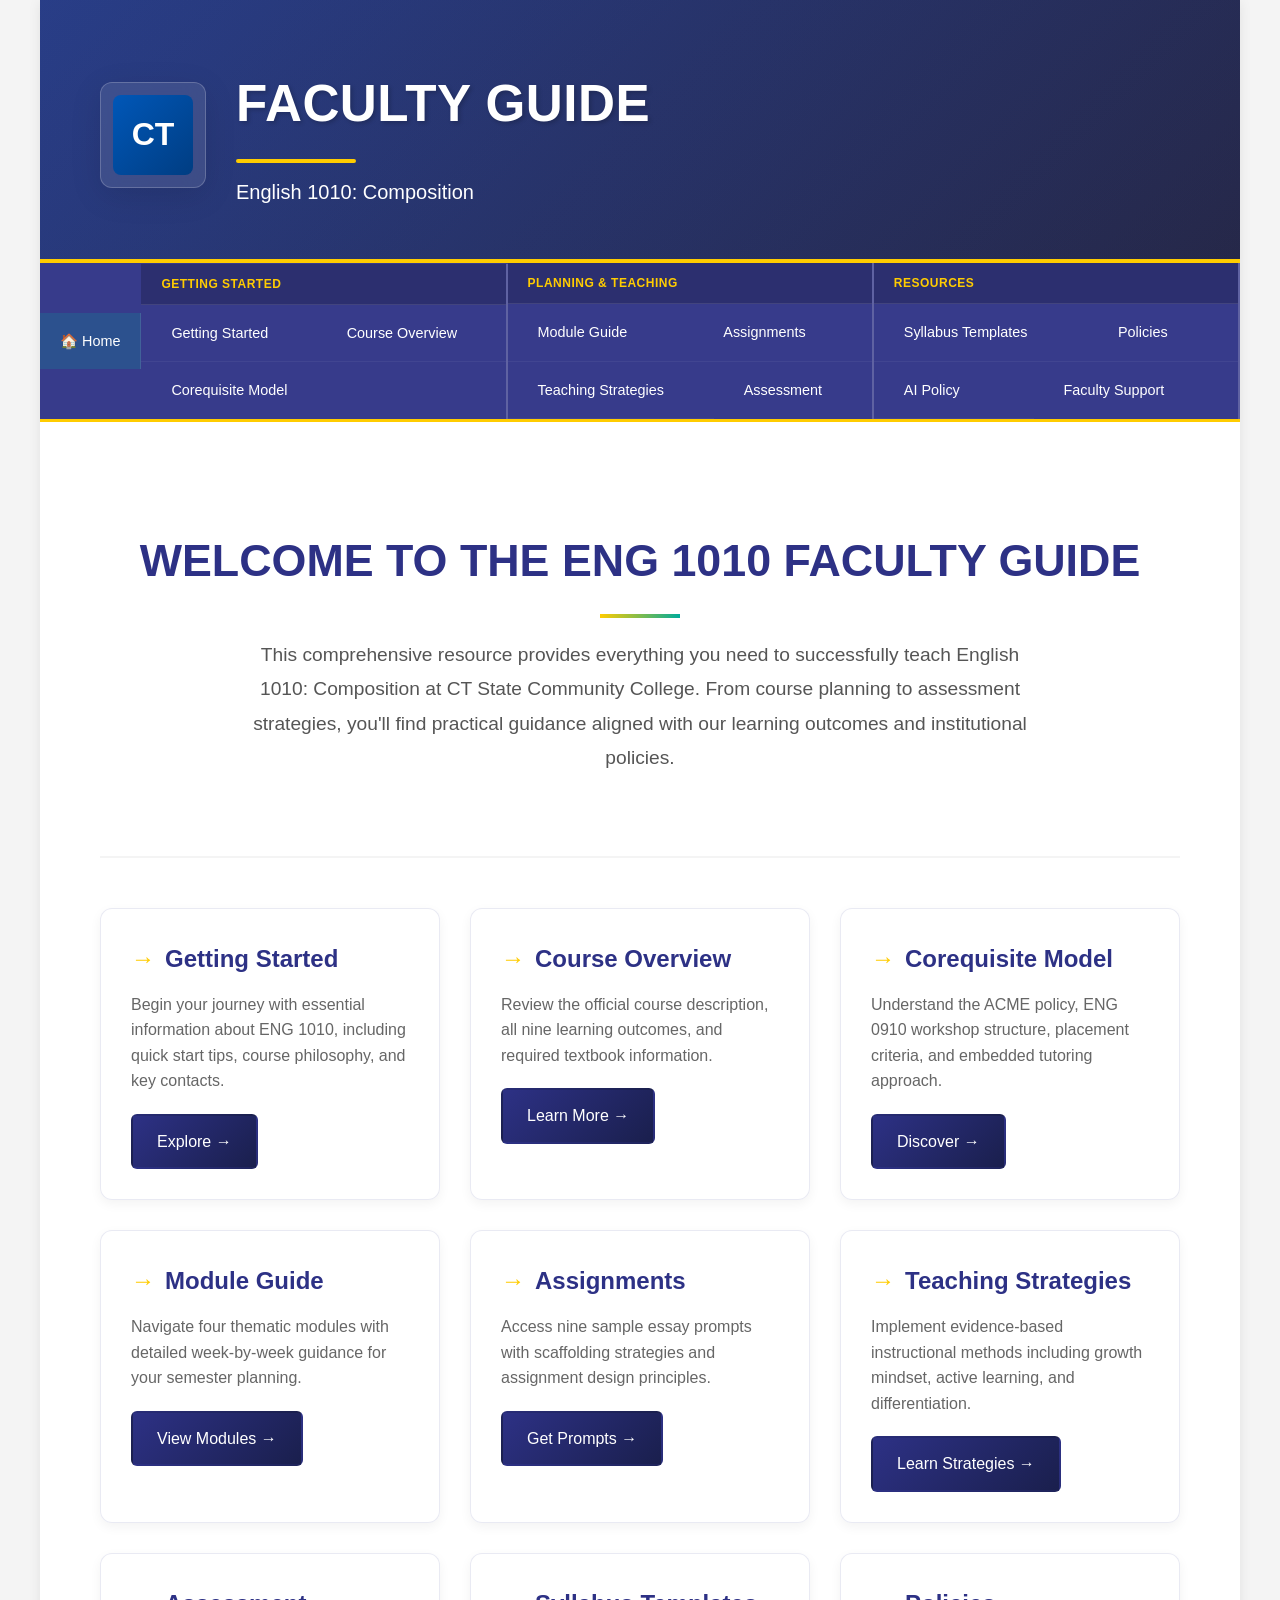
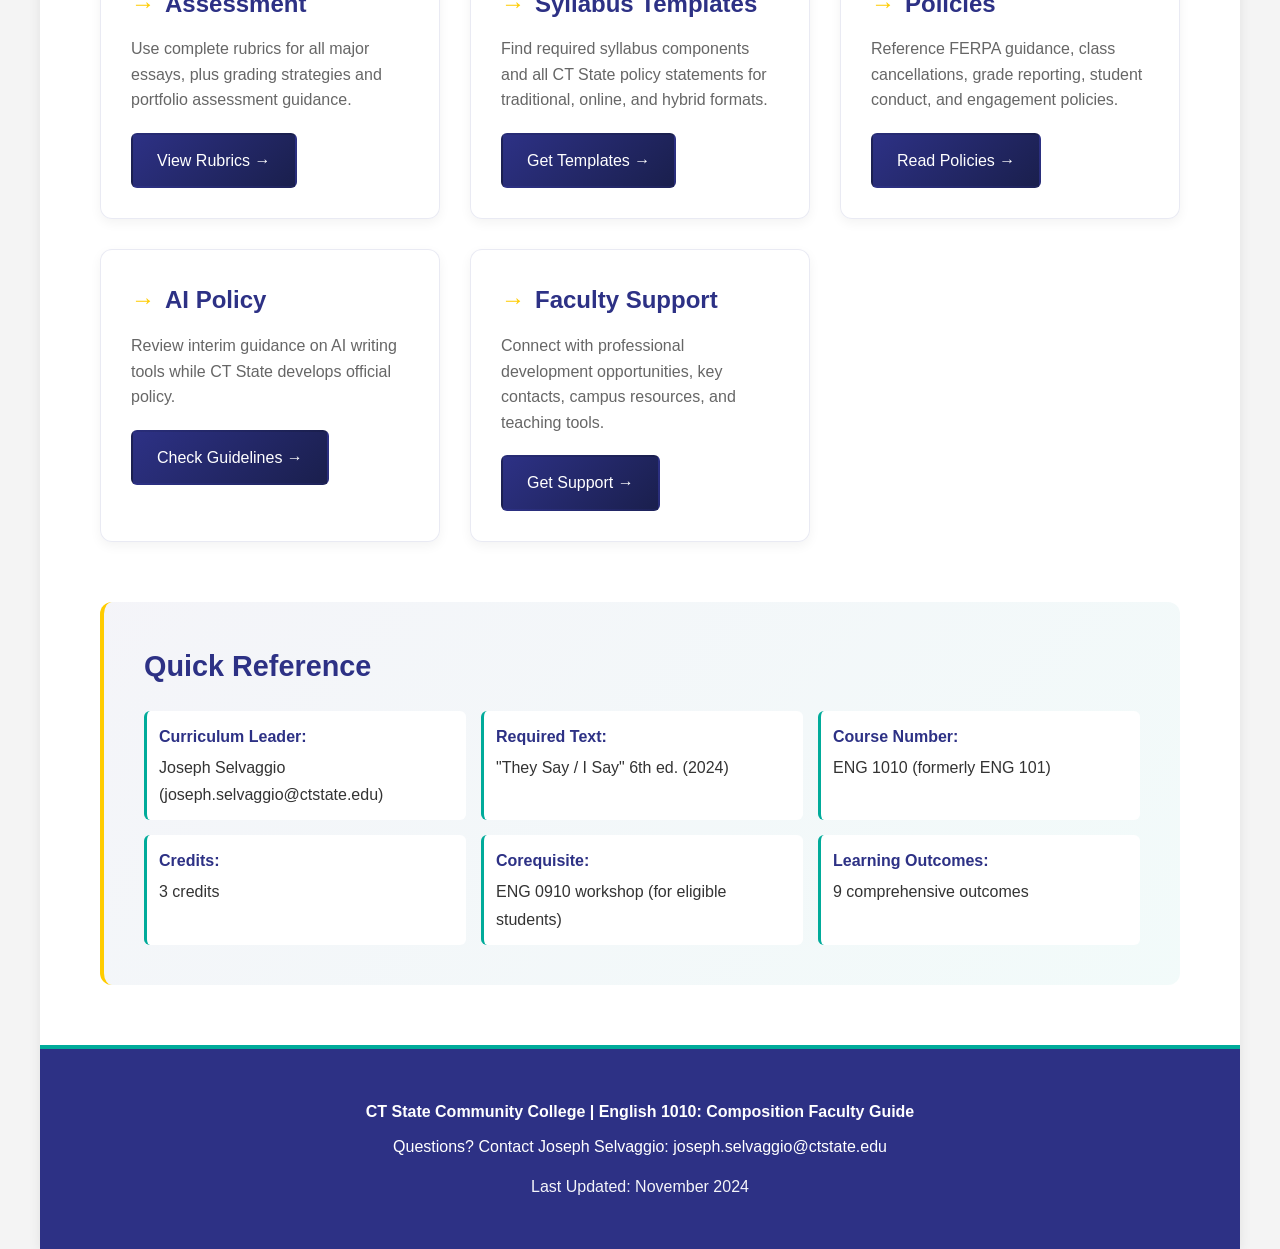
==== index.html @ 965797ef "Add original ENG 1010 Faculty Guide homepage" ====
<!DOCTYPE html>
<html lang="en">
<head>
    <meta charset="UTF-8">
    <meta name="viewport" content="width=device-width, initial-scale=1.0">
    <title>Home - ENG 1010 Faculty Guide</title>
    <style>
        * {
            margin: 0;
            padding: 0;
            box-sizing: border-box;
        }

        body {
            font-family: 'Helvetica Neue', Helvetica, Arial, sans-serif;
            line-height: 1.7;
            color: #333333;
            background: #f4f4f4;
            min-height: 100vh;
        }

        .container {
            max-width: 1200px;
            margin: 0 auto;
            background: white;
            box-shadow: 0 2px 12px rgba(0,0,0,0.08);
        }

        header {
            background: linear-gradient(135deg, #2D3185 0%, #1a1f4d 100%);
            color: white;
            padding: 60px 60px 50px 60px;
            border-bottom: 4px solid #FFCC00;
            display: flex;
            align-items: center;
            gap: 30px;
            position: relative;
            overflow: hidden;
        }

        header::before {
            content: '';
            position: absolute;
            top: 0;
            left: 0;
            right: 0;
            bottom: 0;
            background: linear-gradient(135deg, rgba(0, 171, 154, 0.1) 0%, rgba(255, 204, 0, 0.05) 100%);
            pointer-events: none;
        }

        .logo {
            flex-shrink: 0;
            background: rgba(255, 255, 255, 0.1);
            backdrop-filter: blur(10px);
            -webkit-backdrop-filter: blur(10px);
            border: 1px solid rgba(255, 255, 255, 0.2);
            border-radius: 12px;
            padding: 12px;
            box-shadow: 0 8px 32px rgba(0, 0, 0, 0.1);
        }

        .logo-placeholder {
            width: 80px;
            height: 80px;
            background: linear-gradient(135deg, #0057B8 0%, #003d82 100%);
            border-radius: 8px;
            display: flex;
            align-items: center;
            justify-content: center;
            font-size: 2em;
            font-weight: 700;
            color: white;
        }

        .header-content {
            max-width: 900px;
            flex-grow: 1;
            position: relative;
            z-index: 1;
        }

        h1 {
            font-size: 3.2em;
            font-weight: 700;
            margin-bottom: 12px;
            letter-spacing: 0.5px;
            text-transform: uppercase;
            text-shadow: 2px 2px 4px rgba(0, 0, 0, 0.2);
        }

        h1::after {
            content: '';
            display: block;
            width: 120px;
            height: 4px;
            background: #FFCC00;
            margin-top: 12px;
            border-radius: 2px;
        }

        .subtitle {
            font-size: 1.25em;
            color: white;
            font-weight: 300;
        }
        
        
        
        nav {
            background: rgba(45, 49, 133, 0.95);
            border-bottom: 3px solid #FFCC00;
            padding: 0;
        }

        .nav-container {
            max-width: 1200px;
            margin: 0 auto;
        }

        /* Main navigation row */
        .nav-main {
            display: flex;
            align-items: center;
            flex-wrap: wrap;
            padding: 0;
        }

        /* Home link */
        .nav-home {
            background: rgba(0, 171, 154, 0.2);
            border-right: 1px solid rgba(255,255,255,0.1);
        }

        /* All nav links */
        nav a {
            color: white;
            text-decoration: none;
            padding: 16px 20px;
            display: block;
            font-size: 0.9em;
            font-weight: 500;
            transition: background 0.3s;
            border-right: 1px solid rgba(255,255,255,0.1);
        }

        nav a:hover,
        nav a:focus {
            background: rgba(0, 171, 154, 0.3);
            outline: 2px solid #FFCC00;
            outline-offset: -2px;
        }

        nav a.active {
            background: rgba(0, 171, 154, 0.4);
            border-bottom: 3px solid #FFCC00;
            font-weight: 600;
        }

        /* Category sections - always visible */
        .nav-section {
            display: flex;
            flex-direction: column;
            border-right: 2px solid rgba(255,255,255,0.2);
        }

        .nav-section-header {
            background: rgba(0, 0, 0, 0.2);
            color: #FFCC00;
            padding: 10px 20px;
            font-size: 0.75em;
            font-weight: 700;
            text-transform: uppercase;
            letter-spacing: 0.5px;
            border-bottom: 1px solid rgba(255,255,255,0.1);
        }

        .nav-section-links {
            display: flex;
            flex-direction: column;
        }

        .nav-section-links a {
            border-right: none;
            border-bottom: 1px solid rgba(255,255,255,0.05);
            padding-left: 30px;
        }

        .nav-section-links a:last-child {
            border-bottom: none;
        }

        /* Mobile styles */
        @media (max-width: 968px) {
            .nav-main {
                flex-direction: column;
            }
            
            .nav-section {
                width: 100%;
                border-right: none;
                border-bottom: 2px solid rgba(255,255,255,0.2);
            }
            
            .nav-section-links {
                flex-direction: column;
            }
            
            nav a {
                border-right: none;
            }
        }

        @media (min-width: 969px) {
            .nav-main {
                flex-direction: row;
            }
            
            .nav-section {
                flex: 1;
            }
            
            .nav-section-links {
                flex-direction: row;
                flex-wrap: wrap;
            }
            
            .nav-section-links a {
                flex: 1 1 auto;
                min-width: 150px;
            }
        }

        

        

        

        

        

        

        

        .content {
            padding: 60px;
        }

        .welcome-section {
            text-align: center;
            padding: 40px 0 60px 0;
            border-bottom: 2px solid #f4f4f4;
        }

        .welcome-section h2 {
            font-size: 2.8em;
            color: #2D3185;
            margin-bottom: 20px;
            font-weight: 700;
            text-transform: uppercase;
        }

        .welcome-section h2::after {
            content: '';
            display: block;
            width: 80px;
            height: 4px;
            background: linear-gradient(90deg, #FFCC00 0%, #00AB9A 100%);
            margin: 15px auto 0;
        }

        .welcome-section p {
            font-size: 1.2em;
            color: #555;
            max-width: 800px;
            margin: 20px auto;
            line-height: 1.8;
        }

        .page-grid {
            display: grid;
            grid-template-columns: repeat(auto-fit, minmax(320px, 1fr));
            gap: 30px;
            margin-top: 50px;
        }

        .page-card {
            background: rgba(255, 255, 255, 0.9);
            backdrop-filter: blur(10px);
            -webkit-backdrop-filter: blur(10px);
            border: 1px solid rgba(45, 49, 133, 0.1);
            border-radius: 12px;
            padding: 30px;
            transition: all 0.3s;
            box-shadow: 0 4px 12px rgba(0, 0, 0, 0.05);
        }

        .page-card:hover {
            transform: translateY(-5px);
            box-shadow: 0 8px 24px rgba(0, 0, 0, 0.12);
            border-color: #FFCC00;
        }

        .page-card h3 {
            font-size: 1.5em;
            color: #2D3185;
            margin-bottom: 12px;
            font-weight: 600;
        }

        .page-card h3::before {
            content: '→';
            color: #FFCC00;
            margin-right: 10px;
            font-weight: 700;
        }

        .page-card p {
            color: #666;
            line-height: 1.6;
            margin-bottom: 20px;
        }

        .page-card a {
            display: inline-block;
            padding: 12px 24px;
            background: linear-gradient(135deg, #2D3185 0%, #1a1f4d 100%);
            color: white;
            text-decoration: none;
            border-radius: 6px;
            font-weight: 500;
            transition: all 0.3s;
            border: 2px solid transparent;
        }

        .page-card a:hover {
            background: linear-gradient(135deg, #00AB9A 0%, #008575 100%);
            transform: translateX(5px);
            border-color: #FFCC00;
        }

        .quick-links {
            margin-top: 60px;
            padding: 40px;
            background: linear-gradient(135deg, rgba(45, 49, 133, 0.05) 0%, rgba(0, 171, 154, 0.05) 100%);
            border-radius: 12px;
            border-left: 4px solid #FFCC00;
        }

        .quick-links h3 {
            font-size: 1.8em;
            color: #2D3185;
            margin-bottom: 20px;
            font-weight: 600;
        }

        .quick-links ul {
            list-style: none;
            display: grid;
            grid-template-columns: repeat(auto-fit, minmax(250px, 1fr));
            gap: 15px;
        }

        .quick-links li {
            padding: 12px;
            background: white;
            border-radius: 6px;
            border-left: 3px solid #00AB9A;
        }

        .quick-links li strong {
            color: #2D3185;
            display: block;
            margin-bottom: 4px;
        }

        footer {
            background: #2D3185;
            color: white;
            text-align: center;
            padding: 40px;
            border-top: 4px solid #00AB9A;
        }

        footer p {
            margin: 10px 0;
            line-height: 1.6;
            color: white;
        }

        footer p:first-child {
            font-weight: 600;
        }

        @media (max-width: 768px) {
        
        
        
        nav {
            background: rgba(45, 49, 133, 0.95);
            border-bottom: 3px solid #FFCC00;
            padding: 0;
        }

        .nav-container {
            max-width: 1200px;
            margin: 0 auto;
        }

        /* Main navigation row */
        .nav-main {
            display: flex;
            align-items: center;
            flex-wrap: wrap;
            padding: 0;
        }

        /* Home link */
        .nav-home {
            background: rgba(0, 171, 154, 0.2);
            border-right: 1px solid rgba(255,255,255,0.1);
        }

        /* All nav links */
        nav a {
            color: white;
            text-decoration: none;
            padding: 16px 20px;
            display: block;
            font-size: 0.9em;
            font-weight: 500;
            transition: background 0.3s;
            border-right: 1px solid rgba(255,255,255,0.1);
        }

        nav a:hover,
        nav a:focus {
            background: rgba(0, 171, 154, 0.3);
            outline: 2px solid #FFCC00;
            outline-offset: -2px;
        }

        nav a.active {
            background: rgba(0, 171, 154, 0.4);
            border-bottom: 3px solid #FFCC00;
            font-weight: 600;
        }

        /* Category sections - always visible */
        .nav-section {
            display: flex;
            flex-direction: column;
            border-right: 2px solid rgba(255,255,255,0.2);
        }

        .nav-section-header {
            background: rgba(0, 0, 0, 0.2);
            color: #FFCC00;
            padding: 10px 20px;
            font-size: 0.75em;
            font-weight: 700;
            text-transform: uppercase;
            letter-spacing: 0.5px;
            border-bottom: 1px solid rgba(255,255,255,0.1);
        }

        .nav-section-links {
            display: flex;
            flex-direction: column;
        }

        .nav-section-links a {
            border-right: none;
            border-bottom: 1px solid rgba(255,255,255,0.05);
            padding-left: 30px;
        }

        .nav-section-links a:last-child {
            border-bottom: none;
        }

        /* Mobile styles */
        @media (max-width: 968px) {
            .nav-main {
                flex-direction: column;
            }
            
            .nav-section {
                width: 100%;
                border-right: none;
                border-bottom: 2px solid rgba(255,255,255,0.2);
            }
            
            .nav-section-links {
                flex-direction: column;
            }
            
            nav a {
                border-right: none;
            }
        }

        @media (min-width: 969px) {
            .nav-main {
                flex-direction: row;
            }
            
            .nav-section {
                flex: 1;
            }
            
            .nav-section-links {
                flex-direction: row;
                flex-wrap: wrap;
            }
            
            .nav-section-links a {
                flex: 1 1 auto;
                min-width: 150px;
            }
        }
            .content {
                padding: 30px;
            }

            header {
                padding: 40px 30px;
                flex-direction: column;
                gap: 20px;
                text-align: center;
            }

            .logo-placeholder {
                width: 60px;
                height: 60px;
                font-size: 1.6em;
            }

            h1 {
                font-size: 2.4em;
            }

            h1::after {
                margin-left: auto;
                margin-right: auto;
            }

            .welcome-section h2 {
                font-size: 2em;
            }

            .page-grid {
                grid-template-columns: 1fr;
            }

            
        }

        @media (max-width: 500px) {
            h1 {
                font-size: 1.8em;
            }

            .welcome-section h2 {
                font-size: 1.6em;
            }

            .page-card {
                padding: 20px;
            }
        }
    </style>
</head>
<body>
    <div class="container">
        <header>
            <div class="logo">
                <div class="logo-placeholder">CT</div>
            </div>
            <div class="header-content">
                <h1>FACULTY GUIDE</h1>
                <p class="subtitle">English 1010: Composition</p>
            </div>
        </header>

                                        <nav role="navigation" aria-label="Main navigation">
            <div class="nav-container">
                <div class="nav-main">
                    <a href="index.html" class="nav-home" class="active">🏠 Home</a>
                    
                    <div class="nav-section">
                        <div class="nav-section-header">Getting Started</div>
                        <div class="nav-section-links">
                            <a href="getting-started.html">Getting Started</a>
                            <a href="course-overview.html">Course Overview</a>
                            <a href="corequisite-model.html">Corequisite Model</a>
                        </div>
                    </div>
                    
                    <div class="nav-section">
                        <div class="nav-section-header">Planning & Teaching</div>
                        <div class="nav-section-links">
                            <a href="module-guide.html">Module Guide</a>
                            <a href="assignments.html">Assignments</a>
                            <a href="instructional-strategies.html">Teaching Strategies</a>
                            <a href="assessment.html">Assessment</a>
                        </div>
                    </div>
                    
                    <div class="nav-section">
                        <div class="nav-section-header">Resources</div>
                        <div class="nav-section-links">
                            <a href="syllabus-templates.html">Syllabus Templates</a>
                            <a href="policies.html">Policies</a>
                            <a href="ai-policy.html">AI Policy</a>
                            <a href="faculty-support.html">Faculty Support</a>
                        </div>
                    </div>
                </div>
            </div>
        </nav>

        <div class="content">
            <div class="welcome-section">
                <h2>Welcome to the ENG 1010 Faculty Guide</h2>
                <p>This comprehensive resource provides everything you need to successfully teach English 1010: Composition at CT State Community College. From course planning to assessment strategies, you'll find practical guidance aligned with our learning outcomes and institutional policies.</p>
            </div>

            <div class="page-grid">
                <div class="page-card">
                    <h3>Getting Started</h3>
                    <p>Begin your journey with essential information about ENG 1010, including quick start tips, course philosophy, and key contacts.</p>
                    <a href="getting-started.html">Explore →</a>
                </div>

                <div class="page-card">
                    <h3>Course Overview</h3>
                    <p>Review the official course description, all nine learning outcomes, and required textbook information.</p>
                    <a href="course-overview.html">Learn More →</a>
                </div>

                <div class="page-card">
                    <h3>Corequisite Model</h3>
                    <p>Understand the ACME policy, ENG 0910 workshop structure, placement criteria, and embedded tutoring approach.</p>
                    <a href="corequisite-model.html">Discover →</a>
                </div>

                <div class="page-card">
                    <h3>Module Guide</h3>
                    <p>Navigate four thematic modules with detailed week-by-week guidance for your semester planning.</p>
                    <a href="module-guide.html">View Modules →</a>
                </div>

                <div class="page-card">
                    <h3>Assignments</h3>
                    <p>Access nine sample essay prompts with scaffolding strategies and assignment design principles.</p>
                    <a href="assignments.html">Get Prompts →</a>
                </div>

                <div class="page-card">
                    <h3>Teaching Strategies</h3>
                    <p>Implement evidence-based instructional methods including growth mindset, active learning, and differentiation.</p>
                    <a href="instructional-strategies.html">Learn Strategies →</a>
                </div>

                <div class="page-card">
                    <h3>Assessment</h3>
                    <p>Use complete rubrics for all major essays, plus grading strategies and portfolio assessment guidance.</p>
                    <a href="assessment.html">View Rubrics →</a>
                </div>

                <div class="page-card">
                    <h3>Syllabus Templates</h3>
                    <p>Find required syllabus components and all CT State policy statements for traditional, online, and hybrid formats.</p>
                    <a href="syllabus-templates.html">Get Templates →</a>
                </div>

                <div class="page-card">
                    <h3>Policies</h3>
                    <p>Reference FERPA guidance, class cancellations, grade reporting, student conduct, and engagement policies.</p>
                    <a href="policies.html">Read Policies →</a>
                </div>

                <div class="page-card">
                    <h3>AI Policy</h3>
                    <p>Review interim guidance on AI writing tools while CT State develops official policy.</p>
                    <a href="ai-policy.html">Check Guidelines →</a>
                </div>

                <div class="page-card">
                    <h3>Faculty Support</h3>
                    <p>Connect with professional development opportunities, key contacts, campus resources, and teaching tools.</p>
                    <a href="faculty-support.html">Get Support →</a>
                </div>
            </div>

            <div class="quick-links">
                <h3>Quick Reference</h3>
                <ul>
                    <li><strong>Curriculum Leader:</strong> Joseph Selvaggio (joseph.selvaggio@ctstate.edu)</li>
                    <li><strong>Required Text:</strong> "They Say / I Say" 6th ed. (2024)</li>
                    <li><strong>Course Number:</strong> ENG 1010 (formerly ENG 101)</li>
                    <li><strong>Credits:</strong> 3 credits</li>
                    <li><strong>Corequisite:</strong> ENG 0910 workshop (for eligible students)</li>
                    <li><strong>Learning Outcomes:</strong> 9 comprehensive outcomes</li>
                </ul>
            </div>
        </div>

        <footer>
            <p><strong>CT State Community College | English 1010: Composition Faculty Guide</strong></p>
            <p>Questions? Contact Joseph Selvaggio: joseph.selvaggio@ctstate.edu</p>
            <p style="margin-top: 14px; color: rgba(255, 255, 255, 0.95);">Last Updated: November 2024</p>
        </footer>
    </div>
</body>
</html>
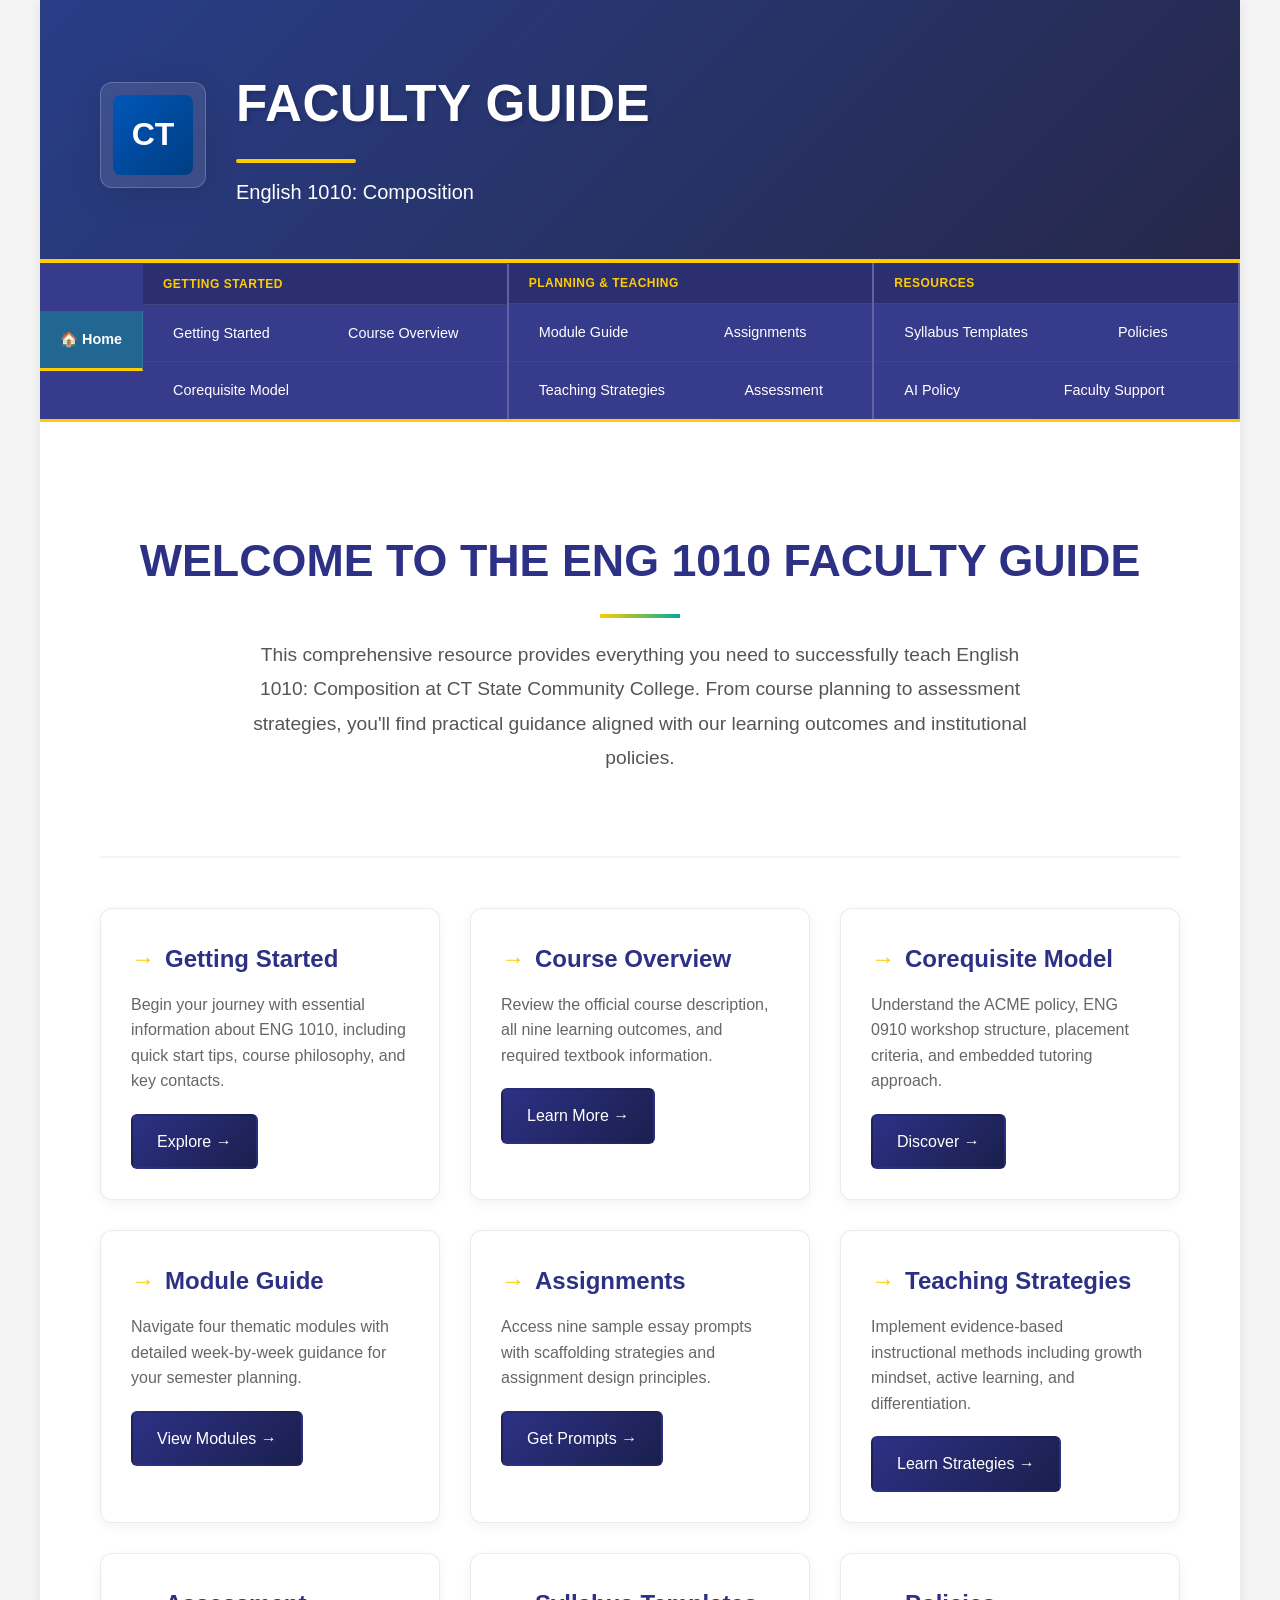
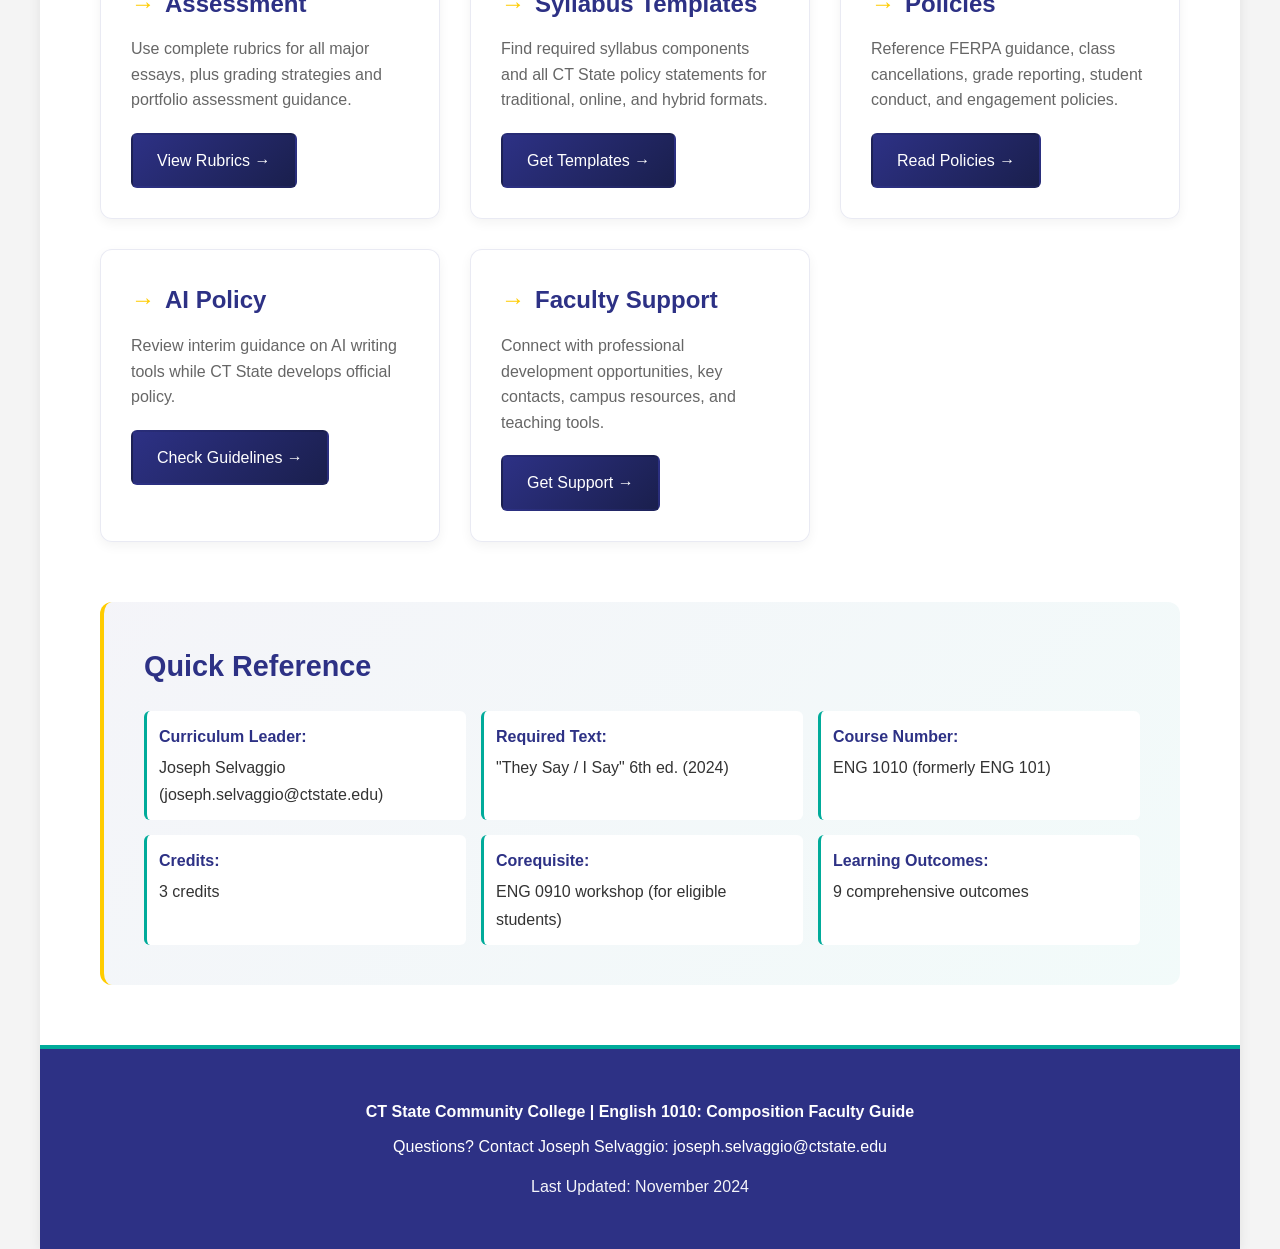
==== commit 002391a8: "Prepare Faculty Guide for publishing" ====
--- a/index.html
+++ b/index.html
@@ -1,10 +1,11 @@
 <!DOCTYPE html>
+
 <html lang="en">
 <head>
-    <meta charset="UTF-8">
-    <meta name="viewport" content="width=device-width, initial-scale=1.0">
-    <title>Home - ENG 1010 Faculty Guide</title>
-    <style>
+<meta charset="utf-8"/>
+<meta content="width=device-width, initial-scale=1.0" name="viewport"/>
+<title>Home - ENG 1010 Faculty Guide</title>
+<style>
         * {
             margin: 0;
             padding: 0;
@@ -572,149 +573,135 @@
                 padding: 20px;
             }
         }
-    </style>
+    
+        /* Accessibility: keyboard skip link */
+        .skip-link { position: absolute; left: -9999px; top: 0; z-index: 10000; padding: 12px 16px; background: #ffffff; color: #1a1f4d; font-weight: 700; border: 3px solid #FFCC00; }
+        .skip-link:focus { left: 16px; top: 16px; }
+</style>
 </head>
-<body>
-    <div class="container">
-        <header>
-            <div class="logo">
-                <div class="logo-placeholder">CT</div>
-            </div>
-            <div class="header-content">
-                <h1>FACULTY GUIDE</h1>
-                <p class="subtitle">English 1010: Composition</p>
-            </div>
-        </header>
-
-                                        <nav role="navigation" aria-label="Main navigation">
-            <div class="nav-container">
-                <div class="nav-main">
-                    <a href="index.html" class="nav-home" class="active">🏠 Home</a>
-                    
-                    <div class="nav-section">
-                        <div class="nav-section-header">Getting Started</div>
-                        <div class="nav-section-links">
-                            <a href="getting-started.html">Getting Started</a>
-                            <a href="course-overview.html">Course Overview</a>
-                            <a href="corequisite-model.html">Corequisite Model</a>
-                        </div>
-                    </div>
-                    
-                    <div class="nav-section">
-                        <div class="nav-section-header">Planning & Teaching</div>
-                        <div class="nav-section-links">
-                            <a href="module-guide.html">Module Guide</a>
-                            <a href="assignments.html">Assignments</a>
-                            <a href="instructional-strategies.html">Teaching Strategies</a>
-                            <a href="assessment.html">Assessment</a>
-                        </div>
-                    </div>
-                    
-                    <div class="nav-section">
-                        <div class="nav-section-header">Resources</div>
-                        <div class="nav-section-links">
-                            <a href="syllabus-templates.html">Syllabus Templates</a>
-                            <a href="policies.html">Policies</a>
-                            <a href="ai-policy.html">AI Policy</a>
-                            <a href="faculty-support.html">Faculty Support</a>
-                        </div>
-                    </div>
-                </div>
-            </div>
-        </nav>
-
-        <div class="content">
-            <div class="welcome-section">
-                <h2>Welcome to the ENG 1010 Faculty Guide</h2>
-                <p>This comprehensive resource provides everything you need to successfully teach English 1010: Composition at CT State Community College. From course planning to assessment strategies, you'll find practical guidance aligned with our learning outcomes and institutional policies.</p>
-            </div>
-
-            <div class="page-grid">
-                <div class="page-card">
-                    <h3>Getting Started</h3>
-                    <p>Begin your journey with essential information about ENG 1010, including quick start tips, course philosophy, and key contacts.</p>
-                    <a href="getting-started.html">Explore →</a>
-                </div>
-
-                <div class="page-card">
-                    <h3>Course Overview</h3>
-                    <p>Review the official course description, all nine learning outcomes, and required textbook information.</p>
-                    <a href="course-overview.html">Learn More →</a>
-                </div>
-
-                <div class="page-card">
-                    <h3>Corequisite Model</h3>
-                    <p>Understand the ACME policy, ENG 0910 workshop structure, placement criteria, and embedded tutoring approach.</p>
-                    <a href="corequisite-model.html">Discover →</a>
-                </div>
-
-                <div class="page-card">
-                    <h3>Module Guide</h3>
-                    <p>Navigate four thematic modules with detailed week-by-week guidance for your semester planning.</p>
-                    <a href="module-guide.html">View Modules →</a>
-                </div>
-
-                <div class="page-card">
-                    <h3>Assignments</h3>
-                    <p>Access nine sample essay prompts with scaffolding strategies and assignment design principles.</p>
-                    <a href="assignments.html">Get Prompts →</a>
-                </div>
-
-                <div class="page-card">
-                    <h3>Teaching Strategies</h3>
-                    <p>Implement evidence-based instructional methods including growth mindset, active learning, and differentiation.</p>
-                    <a href="instructional-strategies.html">Learn Strategies →</a>
-                </div>
-
-                <div class="page-card">
-                    <h3>Assessment</h3>
-                    <p>Use complete rubrics for all major essays, plus grading strategies and portfolio assessment guidance.</p>
-                    <a href="assessment.html">View Rubrics →</a>
-                </div>
-
-                <div class="page-card">
-                    <h3>Syllabus Templates</h3>
-                    <p>Find required syllabus components and all CT State policy statements for traditional, online, and hybrid formats.</p>
-                    <a href="syllabus-templates.html">Get Templates →</a>
-                </div>
-
-                <div class="page-card">
-                    <h3>Policies</h3>
-                    <p>Reference FERPA guidance, class cancellations, grade reporting, student conduct, and engagement policies.</p>
-                    <a href="policies.html">Read Policies →</a>
-                </div>
-
-                <div class="page-card">
-                    <h3>AI Policy</h3>
-                    <p>Review interim guidance on AI writing tools while CT State develops official policy.</p>
-                    <a href="ai-policy.html">Check Guidelines →</a>
-                </div>
-
-                <div class="page-card">
-                    <h3>Faculty Support</h3>
-                    <p>Connect with professional development opportunities, key contacts, campus resources, and teaching tools.</p>
-                    <a href="faculty-support.html">Get Support →</a>
-                </div>
-            </div>
-
-            <div class="quick-links">
-                <h3>Quick Reference</h3>
-                <ul>
-                    <li><strong>Curriculum Leader:</strong> Joseph Selvaggio (joseph.selvaggio@ctstate.edu)</li>
-                    <li><strong>Required Text:</strong> "They Say / I Say" 6th ed. (2024)</li>
-                    <li><strong>Course Number:</strong> ENG 1010 (formerly ENG 101)</li>
-                    <li><strong>Credits:</strong> 3 credits</li>
-                    <li><strong>Corequisite:</strong> ENG 0910 workshop (for eligible students)</li>
-                    <li><strong>Learning Outcomes:</strong> 9 comprehensive outcomes</li>
-                </ul>
-            </div>
-        </div>
-
-        <footer>
-            <p><strong>CT State Community College | English 1010: Composition Faculty Guide</strong></p>
-            <p>Questions? Contact Joseph Selvaggio: joseph.selvaggio@ctstate.edu</p>
-            <p style="margin-top: 14px; color: rgba(255, 255, 255, 0.95);">Last Updated: November 2024</p>
-        </footer>
-    </div>
+<body><a class="skip-link" href="#main-content">Skip to main content</a>
+<div class="container">
+<header>
+<div class="logo">
+<div class="logo-placeholder">CT</div>
+</div>
+<div class="header-content">
+<h1>FACULTY GUIDE</h1>
+<p class="subtitle">English 1010: Composition</p>
+</div>
+</header>
+<nav aria-label="Main navigation" role="navigation">
+<div class="nav-container">
+<div class="nav-main">
+<a aria-current="page" class="nav-home active" href="index.html">🏠 Home</a>
+<div class="nav-section">
+<div class="nav-section-header">Getting Started</div>
+<div class="nav-section-links">
+<a href="getting-started.html">Getting Started</a>
+<a href="course-overview.html">Course Overview</a>
+<a href="corequisite-model.html">Corequisite Model</a>
+</div>
+</div>
+<div class="nav-section">
+<div class="nav-section-header">Planning &amp; Teaching</div>
+<div class="nav-section-links">
+<a href="module-guide.html">Module Guide</a>
+<a href="assignments.html">Assignments</a>
+<a href="instructional-strategies.html">Teaching Strategies</a>
+<a href="assessment.html">Assessment</a>
+</div>
+</div>
+<div class="nav-section">
+<div class="nav-section-header">Resources</div>
+<div class="nav-section-links">
+<a href="syllabus-templates.html">Syllabus Templates</a>
+<a href="policies.html">Policies</a>
+<a href="ai-policy.html">AI Policy</a>
+<a href="faculty-support.html">Faculty Support</a>
+</div>
+</div>
+</div>
+</div>
+</nav>
+<div class="content" id="main-content">
+<div class="welcome-section">
+<h2>Welcome to the ENG 1010 Faculty Guide</h2>
+<p>This comprehensive resource provides everything you need to successfully teach English 1010: Composition at CT State Community College. From course planning to assessment strategies, you'll find practical guidance aligned with our learning outcomes and institutional policies.</p>
+</div>
+<div class="page-grid">
+<div class="page-card">
+<h3>Getting Started</h3>
+<p>Begin your journey with essential information about ENG 1010, including quick start tips, course philosophy, and key contacts.</p>
+<a href="getting-started.html">Explore →</a>
+</div>
+<div class="page-card">
+<h3>Course Overview</h3>
+<p>Review the official course description, all nine learning outcomes, and required textbook information.</p>
+<a href="course-overview.html">Learn More →</a>
+</div>
+<div class="page-card">
+<h3>Corequisite Model</h3>
+<p>Understand the ACME policy, ENG 0910 workshop structure, placement criteria, and embedded tutoring approach.</p>
+<a href="corequisite-model.html">Discover →</a>
+</div>
+<div class="page-card">
+<h3>Module Guide</h3>
+<p>Navigate four thematic modules with detailed week-by-week guidance for your semester planning.</p>
+<a href="module-guide.html">View Modules →</a>
+</div>
+<div class="page-card">
+<h3>Assignments</h3>
+<p>Access nine sample essay prompts with scaffolding strategies and assignment design principles.</p>
+<a href="assignments.html">Get Prompts →</a>
+</div>
+<div class="page-card">
+<h3>Teaching Strategies</h3>
+<p>Implement evidence-based instructional methods including growth mindset, active learning, and differentiation.</p>
+<a href="instructional-strategies.html">Learn Strategies →</a>
+</div>
+<div class="page-card">
+<h3>Assessment</h3>
+<p>Use complete rubrics for all major essays, plus grading strategies and portfolio assessment guidance.</p>
+<a href="assessment.html">View Rubrics →</a>
+</div>
+<div class="page-card">
+<h3>Syllabus Templates</h3>
+<p>Find required syllabus components and all CT State policy statements for traditional, online, and hybrid formats.</p>
+<a href="syllabus-templates.html">Get Templates →</a>
+</div>
+<div class="page-card">
+<h3>Policies</h3>
+<p>Reference FERPA guidance, class cancellations, grade reporting, student conduct, and engagement policies.</p>
+<a href="policies.html">Read Policies →</a>
+</div>
+<div class="page-card">
+<h3>AI Policy</h3>
+<p>Review interim guidance on AI writing tools while CT State develops official policy.</p>
+<a href="ai-policy.html">Check Guidelines →</a>
+</div>
+<div class="page-card">
+<h3>Faculty Support</h3>
+<p>Connect with professional development opportunities, key contacts, campus resources, and teaching tools.</p>
+<a href="faculty-support.html">Get Support →</a>
+</div>
+</div>
+<div class="quick-links">
+<h3>Quick Reference</h3>
+<ul>
+<li><strong>Curriculum Leader:</strong> Joseph Selvaggio (joseph.selvaggio@ctstate.edu)</li>
+<li><strong>Required Text:</strong> "They Say / I Say" 6th ed. (2024)</li>
+<li><strong>Course Number:</strong> ENG 1010 (formerly ENG 101)</li>
+<li><strong>Credits:</strong> 3 credits</li>
+<li><strong>Corequisite:</strong> ENG 0910 workshop (for eligible students)</li>
+<li><strong>Learning Outcomes:</strong> 9 comprehensive outcomes</li>
+</ul>
+</div>
+</div>
+<footer>
+<p><strong>CT State Community College | English 1010: Composition Faculty Guide</strong></p>
+<p>Questions? Contact Joseph Selvaggio: joseph.selvaggio@ctstate.edu</p>
+<p style="margin-top: 14px; color: rgba(255, 255, 255, 0.95);">Last Updated: November 2024</p>
+</footer>
+</div>
 </body>
-</html>+</html>
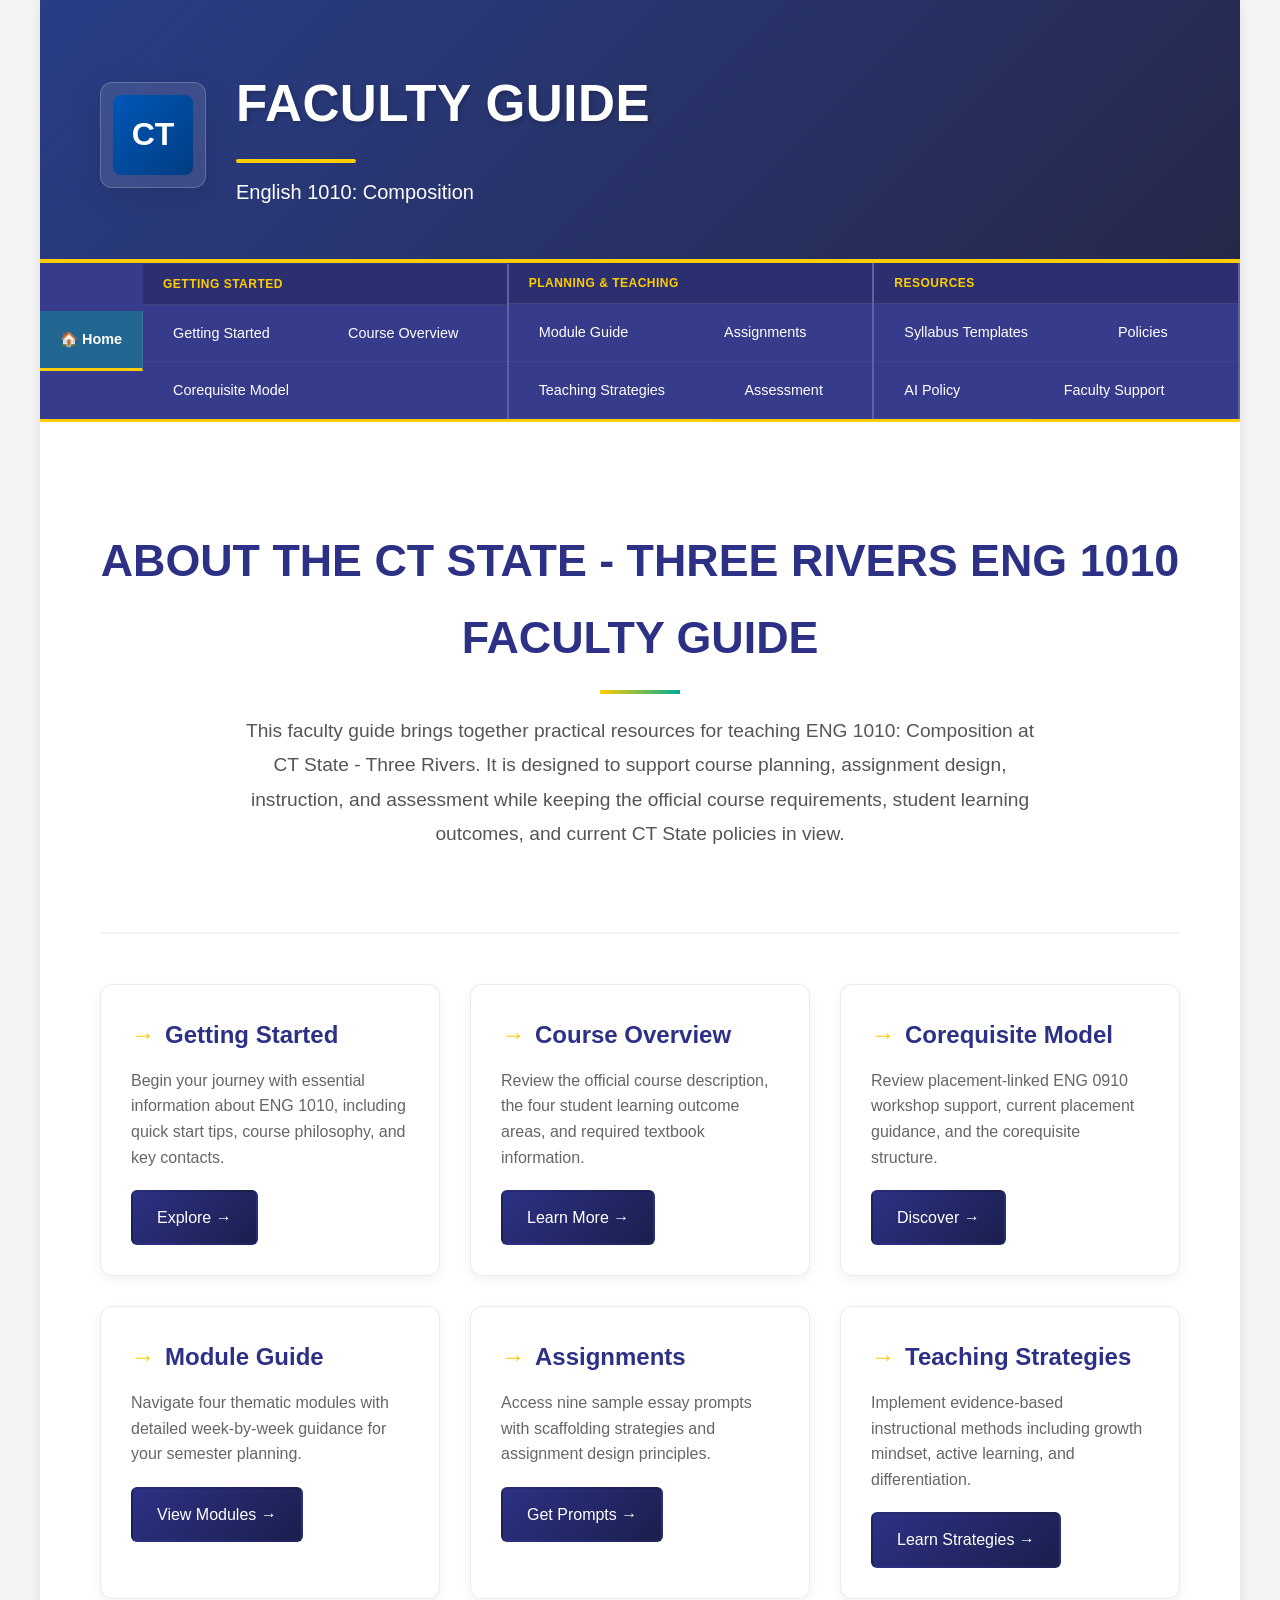
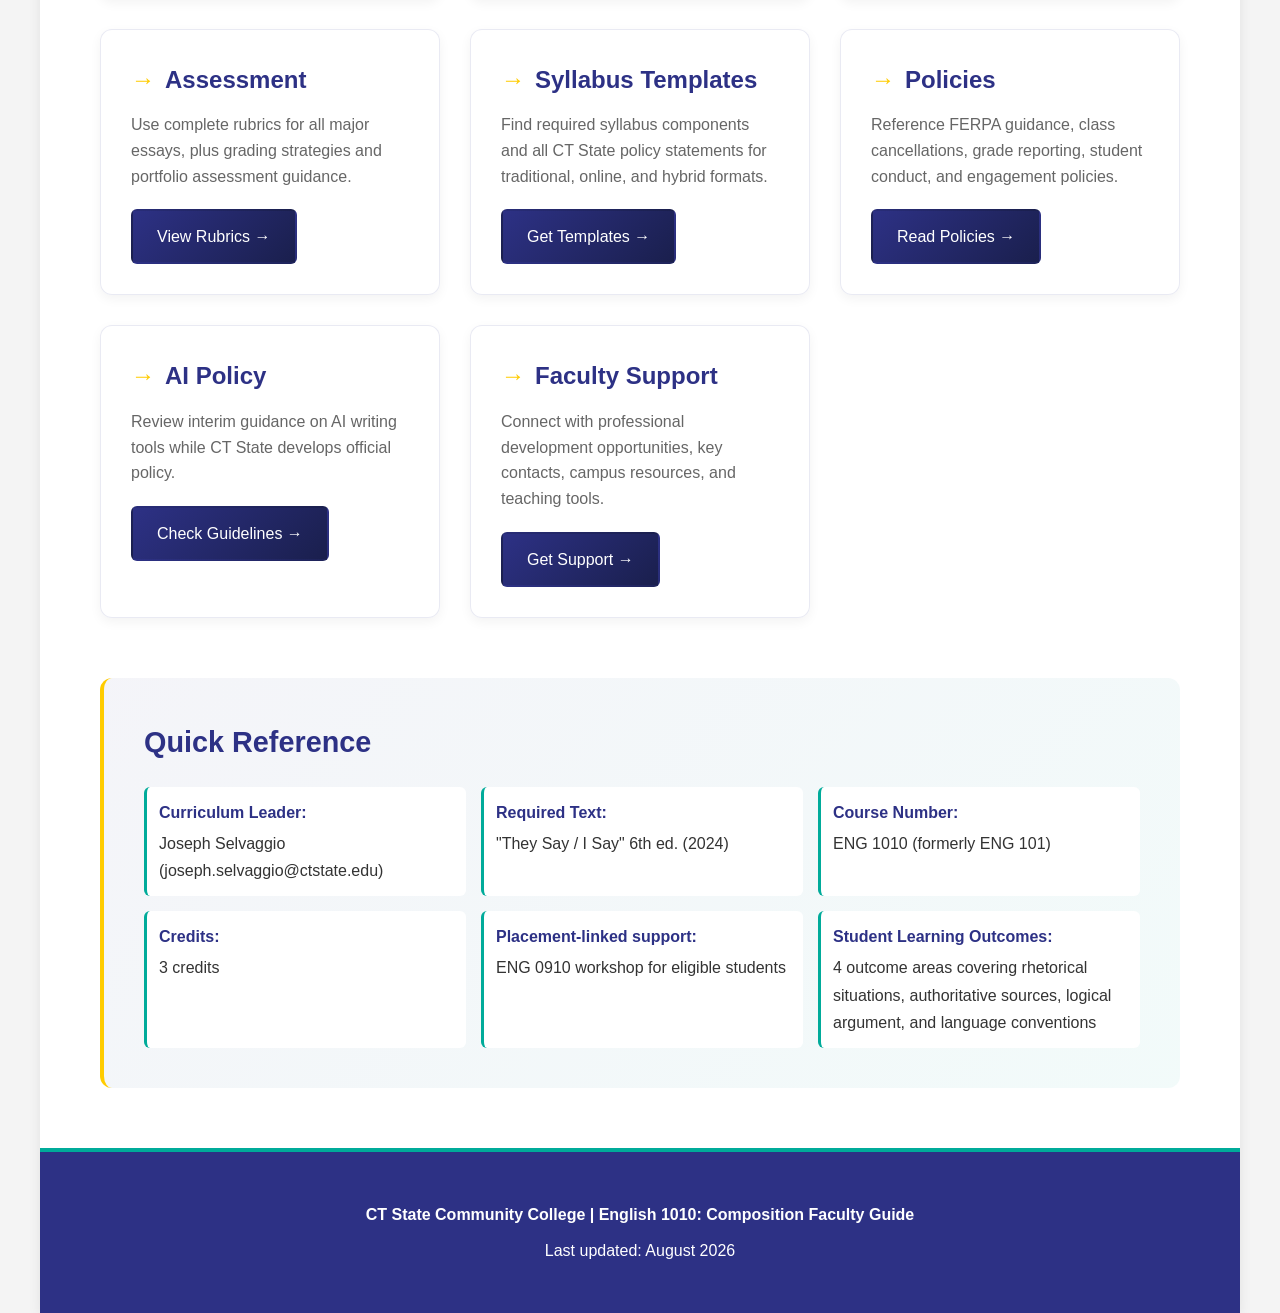
==== commit 494e741d: "Finalize ENG 1010 Faculty Guide content review" ====
--- a/index.html
+++ b/index.html
@@ -625,8 +625,8 @@
 </nav>
 <div class="content" id="main-content">
 <div class="welcome-section">
-<h2>Welcome to the ENG 1010 Faculty Guide</h2>
-<p>This comprehensive resource provides everything you need to successfully teach English 1010: Composition at CT State Community College. From course planning to assessment strategies, you'll find practical guidance aligned with our learning outcomes and institutional policies.</p>
+<h2>About the CT State - Three Rivers ENG 1010 Faculty Guide</h2>
+<p>This faculty guide brings together practical resources for teaching ENG 1010: Composition at CT State - Three Rivers. It is designed to support course planning, assignment design, instruction, and assessment while keeping the official course requirements, student learning outcomes, and current CT State policies in view.</p>
 </div>
 <div class="page-grid">
 <div class="page-card">
@@ -636,12 +636,12 @@
 </div>
 <div class="page-card">
 <h3>Course Overview</h3>
-<p>Review the official course description, all nine learning outcomes, and required textbook information.</p>
+<p>Review the official course description, the four student learning outcome areas, and required textbook information.</p>
 <a href="course-overview.html">Learn More →</a>
 </div>
 <div class="page-card">
 <h3>Corequisite Model</h3>
-<p>Understand the ACME policy, ENG 0910 workshop structure, placement criteria, and embedded tutoring approach.</p>
+<p>Review placement-linked ENG 0910 workshop support, current placement guidance, and the corequisite structure.</p>
 <a href="corequisite-model.html">Discover →</a>
 </div>
 <div class="page-card">
@@ -692,16 +692,12 @@
 <li><strong>Required Text:</strong> "They Say / I Say" 6th ed. (2024)</li>
 <li><strong>Course Number:</strong> ENG 1010 (formerly ENG 101)</li>
 <li><strong>Credits:</strong> 3 credits</li>
-<li><strong>Corequisite:</strong> ENG 0910 workshop (for eligible students)</li>
-<li><strong>Learning Outcomes:</strong> 9 comprehensive outcomes</li>
+<li><strong>Placement-linked support:</strong> ENG 0910 workshop for eligible students</li>
+<li><strong>Student Learning Outcomes:</strong> 4 outcome areas covering rhetorical situations, authoritative sources, logical argument, and language conventions</li>
 </ul>
 </div>
 </div>
-<footer>
-<p><strong>CT State Community College | English 1010: Composition Faculty Guide</strong></p>
-<p>Questions? Contact Joseph Selvaggio: joseph.selvaggio@ctstate.edu</p>
-<p style="margin-top: 14px; color: rgba(255, 255, 255, 0.95);">Last Updated: November 2024</p>
-</footer>
+<footer><p><strong>CT State Community College | English 1010: Composition Faculty Guide</strong></p><p>Last updated: August 2026</p></footer>
 </div>
 </body>
 </html>
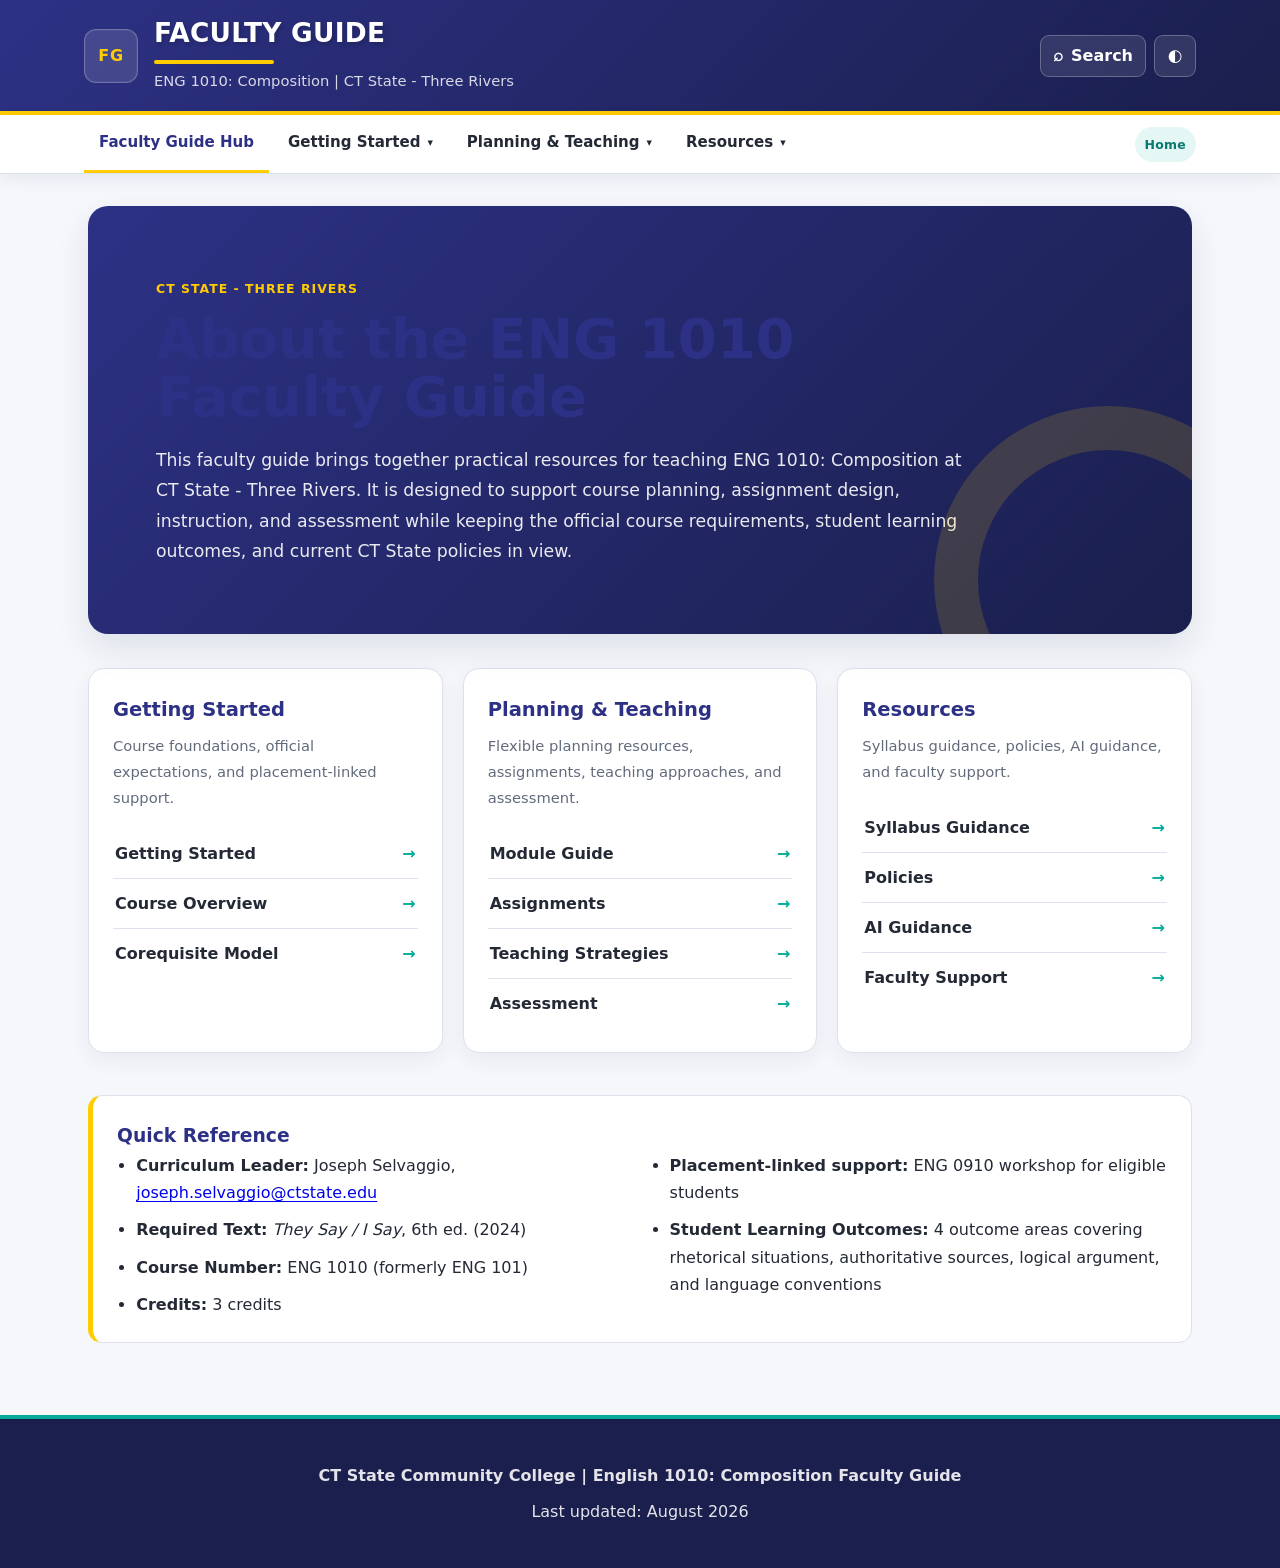
==== commit 14e628da: "Redesign Faculty Guide with Scholar's Compass-inspired shell" ====
--- a/index.html
+++ b/index.html
@@ -578,126 +578,104 @@
         .skip-link { position: absolute; left: -9999px; top: 0; z-index: 10000; padding: 12px 16px; background: #ffffff; color: #1a1f4d; font-weight: 700; border: 3px solid #FFCC00; }
         .skip-link:focus { left: 16px; top: 16px; }
 </style>
-</head>
+<link href="assets/faculty-guide.css" rel="stylesheet"/><script defer="defer" src="assets/faculty-guide.js"></script></head>
 <body><a class="skip-link" href="#main-content">Skip to main content</a>
+<div class="fg-masthead" role="banner">
+<div class="fg-masthead-inner">
+<a aria-label="ENG 1010 Faculty Guide Hub" class="fg-brand" href="index.html">
+<span aria-hidden="true" class="fg-mark">FG</span>
+<span class="fg-brand-copy">
+<h1 class="fg-site-name">Faculty Guide</h1>
+<span class="fg-site-subtitle">ENG 1010: Composition | CT State - Three Rivers</span>
+</span>
+</a>
+<div class="fg-actions">
+<button aria-label="Search Faculty Guide" class="fg-icon-button" data-fg-search-open="" type="button"><span aria-hidden="true" class="fg-icon">⌕</span><span class="fg-action-label">Search</span></button>
+<button aria-label="Use dark theme" class="fg-icon-button" data-fg-theme="" type="button"><span aria-hidden="true" class="fg-icon">◐</span></button>
+<button aria-controls="faculty-guide-navigation" aria-expanded="false" class="fg-menu-button" data-fg-menu="" type="button"><span aria-hidden="true">☰</span><span>Menu</span></button>
+</div>
+</div>
+</div>
+<div class="fg-nav-wrap" id="faculty-guide-navigation">
+<div aria-label="Faculty Guide" class="fg-nav" role="navigation">
+<a aria-current="page" class="fg-nav-home" href="index.html">Faculty Guide Hub</a>
+<div class="fg-nav-group">
+<button aria-expanded="false" data-fg-group-toggle="" type="button">Getting Started<span aria-hidden="true" class="fg-chevron">▾</span></button>
+<div class="fg-dropdown"><a href="getting-started.html">Getting Started</a><a href="course-overview.html">Course Overview</a><a href="corequisite-model.html">Corequisite Model</a></div>
+</div><div class="fg-nav-group">
+<button aria-expanded="false" data-fg-group-toggle="" type="button">Planning &amp; Teaching<span aria-hidden="true" class="fg-chevron">▾</span></button>
+<div class="fg-dropdown"><a href="module-guide.html">Module Guide</a><a href="assignments.html">Assignments</a><a href="instructional-strategies.html">Teaching Strategies</a><a href="assessment.html">Assessment</a></div>
+</div><div class="fg-nav-group">
+<button aria-expanded="false" data-fg-group-toggle="" type="button">Resources<span aria-hidden="true" class="fg-chevron">▾</span></button>
+<div class="fg-dropdown"><a href="syllabus-templates.html">Syllabus Guidance</a><a href="policies.html">Policies</a><a href="ai-policy.html">AI Guidance</a><a href="faculty-support.html">Faculty Support</a></div>
+</div>
+<span class="fg-nav-spacer"></span>
+<span class="fg-section-chip">Home</span>
+</div>
+</div>
+<div aria-hidden="true" class="fg-search-backdrop" data-fg-search-backdrop="">
+<div aria-label="Search Faculty Guide" aria-modal="true" class="fg-search-dialog" role="dialog">
+<div class="fg-search-head">
+<input aria-label="Search Faculty Guide pages" class="fg-search-input" data-fg-search-input="" placeholder="Search pages and topics…" type="search"/>
+<button aria-label="Close search" class="fg-search-close" data-fg-search-close="" type="button">×</button>
+</div>
+<div class="fg-search-results" data-fg-search-results=""></div>
+</div>
+</div>
+
 <div class="container">
-<header>
-<div class="logo">
-<div class="logo-placeholder">CT</div>
-</div>
-<div class="header-content">
-<h1>FACULTY GUIDE</h1>
-<p class="subtitle">English 1010: Composition</p>
-</div>
-</header>
-<nav aria-label="Main navigation" role="navigation">
-<div class="nav-container">
-<div class="nav-main">
-<a aria-current="page" class="nav-home active" href="index.html">🏠 Home</a>
-<div class="nav-section">
-<div class="nav-section-header">Getting Started</div>
-<div class="nav-section-links">
-<a href="getting-started.html">Getting Started</a>
-<a href="course-overview.html">Course Overview</a>
-<a href="corequisite-model.html">Corequisite Model</a>
-</div>
-</div>
-<div class="nav-section">
-<div class="nav-section-header">Planning &amp; Teaching</div>
-<div class="nav-section-links">
-<a href="module-guide.html">Module Guide</a>
-<a href="assignments.html">Assignments</a>
-<a href="instructional-strategies.html">Teaching Strategies</a>
-<a href="assessment.html">Assessment</a>
-</div>
-</div>
-<div class="nav-section">
-<div class="nav-section-header">Resources</div>
-<div class="nav-section-links">
-<a href="syllabus-templates.html">Syllabus Templates</a>
-<a href="policies.html">Policies</a>
-<a href="ai-policy.html">AI Policy</a>
-<a href="faculty-support.html">Faculty Support</a>
-</div>
-</div>
-</div>
-</div>
-</nav>
+
+
 <div class="content" id="main-content">
-<div class="welcome-section">
-<h2>About the CT State - Three Rivers ENG 1010 Faculty Guide</h2>
+<section class="fg-hub-hero">
+<span class="fg-hub-kicker">CT State - Three Rivers</span>
+<h2>About the ENG 1010 Faculty Guide</h2>
 <p>This faculty guide brings together practical resources for teaching ENG 1010: Composition at CT State - Three Rivers. It is designed to support course planning, assignment design, instruction, and assessment while keeping the official course requirements, student learning outcomes, and current CT State policies in view.</p>
-</div>
-<div class="page-grid">
-<div class="page-card">
+</section>
+<div class="fg-hub-grid">
+<section class="fg-hub-group">
 <h3>Getting Started</h3>
-<p>Begin your journey with essential information about ENG 1010, including quick start tips, course philosophy, and key contacts.</p>
-<a href="getting-started.html">Explore →</a>
-</div>
-<div class="page-card">
-<h3>Course Overview</h3>
-<p>Review the official course description, the four student learning outcome areas, and required textbook information.</p>
-<a href="course-overview.html">Learn More →</a>
-</div>
-<div class="page-card">
-<h3>Corequisite Model</h3>
-<p>Review placement-linked ENG 0910 workshop support, current placement guidance, and the corequisite structure.</p>
-<a href="corequisite-model.html">Discover →</a>
-</div>
-<div class="page-card">
-<h3>Module Guide</h3>
-<p>Navigate four thematic modules with detailed week-by-week guidance for your semester planning.</p>
-<a href="module-guide.html">View Modules →</a>
-</div>
-<div class="page-card">
-<h3>Assignments</h3>
-<p>Access nine sample essay prompts with scaffolding strategies and assignment design principles.</p>
-<a href="assignments.html">Get Prompts →</a>
-</div>
-<div class="page-card">
-<h3>Teaching Strategies</h3>
-<p>Implement evidence-based instructional methods including growth mindset, active learning, and differentiation.</p>
-<a href="instructional-strategies.html">Learn Strategies →</a>
-</div>
-<div class="page-card">
-<h3>Assessment</h3>
-<p>Use complete rubrics for all major essays, plus grading strategies and portfolio assessment guidance.</p>
-<a href="assessment.html">View Rubrics →</a>
-</div>
-<div class="page-card">
-<h3>Syllabus Templates</h3>
-<p>Find required syllabus components and all CT State policy statements for traditional, online, and hybrid formats.</p>
-<a href="syllabus-templates.html">Get Templates →</a>
-</div>
-<div class="page-card">
-<h3>Policies</h3>
-<p>Reference FERPA guidance, class cancellations, grade reporting, student conduct, and engagement policies.</p>
-<a href="policies.html">Read Policies →</a>
-</div>
-<div class="page-card">
-<h3>AI Policy</h3>
-<p>Review interim guidance on AI writing tools while CT State develops official policy.</p>
-<a href="ai-policy.html">Check Guidelines →</a>
-</div>
-<div class="page-card">
-<h3>Faculty Support</h3>
-<p>Connect with professional development opportunities, key contacts, campus resources, and teaching tools.</p>
-<a href="faculty-support.html">Get Support →</a>
-</div>
-</div>
-<div class="quick-links">
+<p>Course foundations, official expectations, and placement-linked support.</p>
+<ul class="fg-hub-links">
+<li><a href="getting-started.html">Getting Started</a></li>
+<li><a href="course-overview.html">Course Overview</a></li>
+<li><a href="corequisite-model.html">Corequisite Model</a></li>
+</ul>
+</section>
+<section class="fg-hub-group">
+<h3>Planning &amp; Teaching</h3>
+<p>Flexible planning resources, assignments, teaching approaches, and assessment.</p>
+<ul class="fg-hub-links">
+<li><a href="module-guide.html">Module Guide</a></li>
+<li><a href="assignments.html">Assignments</a></li>
+<li><a href="instructional-strategies.html">Teaching Strategies</a></li>
+<li><a href="assessment.html">Assessment</a></li>
+</ul>
+</section>
+<section class="fg-hub-group">
+<h3>Resources</h3>
+<p>Syllabus guidance, policies, AI guidance, and faculty support.</p>
+<ul class="fg-hub-links">
+<li><a href="syllabus-templates.html">Syllabus Guidance</a></li>
+<li><a href="policies.html">Policies</a></li>
+<li><a href="ai-policy.html">AI Guidance</a></li>
+<li><a href="faculty-support.html">Faculty Support</a></li>
+</ul>
+</section>
+</div>
+<section class="fg-quick-reference">
 <h3>Quick Reference</h3>
 <ul>
-<li><strong>Curriculum Leader:</strong> Joseph Selvaggio (joseph.selvaggio@ctstate.edu)</li>
-<li><strong>Required Text:</strong> "They Say / I Say" 6th ed. (2024)</li>
+<li><strong>Curriculum Leader:</strong> Joseph Selvaggio, <a href="mailto:joseph.selvaggio@ctstate.edu">joseph.selvaggio@ctstate.edu</a></li>
+<li><strong>Required Text:</strong> <em>They Say / I Say</em>, 6th ed. (2024)</li>
 <li><strong>Course Number:</strong> ENG 1010 (formerly ENG 101)</li>
 <li><strong>Credits:</strong> 3 credits</li>
 <li><strong>Placement-linked support:</strong> ENG 0910 workshop for eligible students</li>
 <li><strong>Student Learning Outcomes:</strong> 4 outcome areas covering rhetorical situations, authoritative sources, logical argument, and language conventions</li>
 </ul>
-</div>
+</section>
 </div>
 <footer><p><strong>CT State Community College | English 1010: Composition Faculty Guide</strong></p><p>Last updated: August 2026</p></footer>
 </div>
-</body>
+<button aria-label="Back to top" class="fg-back-top" data-fg-back-top="" type="button">↑</button></body>
 </html>
--- a/assets/faculty-guide.css
+++ b/assets/faculty-guide.css
@@ -0,0 +1,573 @@
+/* ENG 1010 Faculty Guide publication shell
+   Scholar's Compass-inspired navigation and layout using the existing Faculty Guide palette. */
+
+:root {
+  --fg-purple: #2D3185;
+  --fg-navy: #1a1f4d;
+  --fg-gold: #FFCC00;
+  --fg-teal: #00AB9A;
+  --fg-bg: #f5f7fb;
+  --fg-surface: #ffffff;
+  --fg-surface-2: #eef1f8;
+  --fg-text: #242936;
+  --fg-muted: #626b7c;
+  --fg-border: #dce1ec;
+  --fg-shadow: 0 14px 34px rgba(26, 31, 77, 0.10);
+  --fg-radius: 14px;
+  --fg-max: 1160px;
+}
+
+html[data-theme="dark"] {
+  --fg-bg: #111528;
+  --fg-surface: #191e35;
+  --fg-surface-2: #222842;
+  --fg-text: #f3f5fb;
+  --fg-muted: #bdc5d8;
+  --fg-border: #343b5c;
+  --fg-shadow: 0 14px 34px rgba(0, 0, 0, 0.30);
+}
+
+html { scroll-behavior: smooth; }
+body {
+  margin: 0 !important;
+  background: var(--fg-bg) !important;
+  color: var(--fg-text) !important;
+  font-family: Inter, ui-sans-serif, system-ui, -apple-system, BlinkMacSystemFont, "Segoe UI", sans-serif !important;
+}
+body > .container {
+  max-width: none !important;
+  width: 100% !important;
+  margin: 0 !important;
+  background: transparent !important;
+  box-shadow: none !important;
+}
+
+.skip-link {
+  position: fixed !important;
+  left: 16px !important;
+  top: -80px !important;
+  z-index: 10000 !important;
+  padding: 12px 16px !important;
+  background: var(--fg-surface) !important;
+  color: var(--fg-navy) !important;
+  border: 3px solid var(--fg-gold) !important;
+  border-radius: 8px !important;
+  font-weight: 800 !important;
+}
+.skip-link:focus { top: 14px !important; }
+
+/* Compact masthead */
+.fg-masthead {
+  background: linear-gradient(135deg, var(--fg-purple) 0%, var(--fg-navy) 100%);
+  color: #fff;
+  border-bottom: 4px solid var(--fg-gold);
+}
+.fg-masthead-inner {
+  max-width: var(--fg-max);
+  margin: 0 auto;
+  min-height: 94px;
+  padding: 18px 24px;
+  display: flex;
+  align-items: center;
+  justify-content: space-between;
+  gap: 22px;
+}
+.fg-brand {
+  display: flex;
+  align-items: center;
+  gap: 16px;
+  min-width: 0;
+  color: #fff;
+  text-decoration: none;
+}
+.fg-mark {
+  width: 54px;
+  height: 54px;
+  border-radius: 12px;
+  display: grid;
+  place-items: center;
+  flex: 0 0 auto;
+  background: rgba(255,255,255,.12);
+  border: 1px solid rgba(255,255,255,.24);
+  color: var(--fg-gold);
+  font-weight: 900;
+  letter-spacing: .04em;
+  box-shadow: inset 0 0 0 1px rgba(255,255,255,.04);
+}
+.fg-brand-copy { min-width: 0; }
+.fg-site-name {
+  display: block;
+  margin: 0;
+  font-size: clamp(1.2rem, 2.5vw, 1.65rem);
+  line-height: 1.15;
+  font-weight: 800;
+  letter-spacing: .01em;
+}
+.fg-site-subtitle {
+  display: block;
+  margin-top: 4px;
+  font-size: .92rem;
+  color: rgba(255,255,255,.82);
+  font-weight: 500;
+}
+.fg-actions { display: flex; align-items: center; gap: 8px; }
+.fg-icon-button,
+.fg-menu-button {
+  appearance: none;
+  border: 1px solid rgba(255,255,255,.25);
+  background: rgba(255,255,255,.10);
+  color: #fff;
+  border-radius: 9px;
+  min-width: 42px;
+  height: 42px;
+  padding: 0 12px;
+  display: inline-flex;
+  align-items: center;
+  justify-content: center;
+  gap: 8px;
+  font: inherit;
+  font-weight: 700;
+  cursor: pointer;
+}
+.fg-icon-button:hover,
+.fg-icon-button:focus-visible,
+.fg-menu-button:hover,
+.fg-menu-button:focus-visible {
+  background: rgba(255,204,0,.18);
+  border-color: var(--fg-gold);
+  outline: 2px solid transparent;
+}
+.fg-menu-button { display: none; }
+.fg-icon { font-size: 1.05rem; line-height: 1; }
+
+/* Sticky Scholar's Compass-style navigation */
+.fg-nav-wrap {
+  position: sticky;
+  top: 0;
+  z-index: 900;
+  background: var(--fg-surface);
+  border-bottom: 1px solid var(--fg-border);
+  box-shadow: 0 5px 16px rgba(26,31,77,.07);
+}
+.fg-nav {
+  max-width: var(--fg-max);
+  margin: 0 auto;
+  min-height: 58px;
+  padding: 0 24px;
+  display: flex;
+  align-items: stretch;
+  gap: 4px;
+}
+.fg-nav-home,
+.fg-nav-group > button {
+  appearance: none;
+  border: 0;
+  background: transparent;
+  color: var(--fg-text);
+  text-decoration: none;
+  font: inherit;
+  font-weight: 750;
+  font-size: .94rem;
+  padding: 0 15px;
+  min-height: 58px;
+  display: inline-flex;
+  align-items: center;
+  gap: 7px;
+  cursor: pointer;
+  border-bottom: 3px solid transparent;
+}
+.fg-nav-home:hover,
+.fg-nav-home:focus-visible,
+.fg-nav-group > button:hover,
+.fg-nav-group > button:focus-visible,
+.fg-nav-home[aria-current="page"] {
+  color: var(--fg-purple);
+  border-bottom-color: var(--fg-gold);
+  outline: none;
+}
+.fg-nav-group { position: relative; display: flex; }
+.fg-chevron { font-size: .72em; transition: transform .18s ease; }
+.fg-nav-group.is-open .fg-chevron { transform: rotate(180deg); }
+.fg-dropdown {
+  position: absolute;
+  left: 0;
+  top: calc(100% + 1px);
+  min-width: 270px;
+  padding: 9px;
+  background: var(--fg-surface);
+  border: 1px solid var(--fg-border);
+  border-radius: 0 0 12px 12px;
+  box-shadow: var(--fg-shadow);
+  display: none;
+}
+.fg-nav-group.is-open .fg-dropdown,
+.fg-nav-group:focus-within .fg-dropdown { display: block; }
+.fg-dropdown a {
+  display: block;
+  padding: 11px 12px;
+  border-radius: 8px;
+  color: var(--fg-text);
+  text-decoration: none;
+  font-size: .92rem;
+  line-height: 1.35;
+}
+.fg-dropdown a:hover,
+.fg-dropdown a:focus-visible,
+.fg-dropdown a[aria-current="page"] {
+  background: var(--fg-surface-2);
+  color: var(--fg-purple);
+  outline: none;
+}
+.fg-nav-spacer { flex: 1; }
+.fg-section-chip {
+  align-self: center;
+  padding: 7px 10px;
+  border-radius: 999px;
+  background: rgba(0,171,154,.10);
+  color: #08796f;
+  font-size: .78rem;
+  font-weight: 800;
+  letter-spacing: .02em;
+}
+html[data-theme="dark"] .fg-section-chip { color: #7ce0d6; }
+
+/* Main reading area */
+#main-content {
+  max-width: var(--fg-max) !important;
+  width: calc(100% - 40px) !important;
+  margin: 0 auto !important;
+  padding: 32px 28px 72px !important;
+  background: transparent !important;
+  color: var(--fg-text) !important;
+  box-shadow: none !important;
+}
+#main-content p,
+#main-content li,
+#main-content td,
+#main-content th { color: var(--fg-text); }
+#main-content p { line-height: 1.75; }
+#main-content h2,
+#main-content h3,
+#main-content h4,
+#main-content h5 { scroll-margin-top: 90px; }
+#main-content h2 { color: var(--fg-purple) !important; }
+#main-content h3,
+#main-content h4 { color: var(--fg-purple) !important; }
+html[data-theme="dark"] #main-content h2,
+html[data-theme="dark"] #main-content h3,
+html[data-theme="dark"] #main-content h4 { color: #c6c9ff !important; }
+
+.fg-breadcrumb {
+  margin: 0 0 26px;
+  display: flex;
+  align-items: center;
+  flex-wrap: wrap;
+  gap: 7px;
+  color: var(--fg-muted);
+  font-size: .84rem;
+}
+.fg-breadcrumb a { color: var(--fg-purple); text-decoration: none; font-weight: 700; }
+html[data-theme="dark"] .fg-breadcrumb a { color: #b9bdff; }
+.fg-breadcrumb-sep { opacity: .55; }
+
+/* Existing content cards/boxes inherit a quieter modern surface */
+#main-content .info-box,
+#main-content .warning-box,
+#main-content .tip-box,
+#main-content .highlight-box,
+#main-content .welcome-box,
+#main-content .contact-box,
+#main-content .contact-card,
+#main-content .resource-box,
+#main-content .checklist,
+#main-content .checklist-box,
+#main-content .course-card,
+#main-content .module-card,
+#main-content .essay-section,
+#main-content .prompt-box,
+#main-content .rubric-container,
+#main-content .text-box,
+#main-content .outcome-category {
+  border-radius: var(--fg-radius) !important;
+  box-shadow: none !important;
+  border-color: var(--fg-border) !important;
+}
+html[data-theme="dark"] #main-content .info-box,
+html[data-theme="dark"] #main-content .warning-box,
+html[data-theme="dark"] #main-content .tip-box,
+html[data-theme="dark"] #main-content .highlight-box,
+html[data-theme="dark"] #main-content .welcome-box,
+html[data-theme="dark"] #main-content .contact-box,
+html[data-theme="dark"] #main-content .contact-card,
+html[data-theme="dark"] #main-content .resource-box,
+html[data-theme="dark"] #main-content .checklist,
+html[data-theme="dark"] #main-content .checklist-box,
+html[data-theme="dark"] #main-content .course-card,
+html[data-theme="dark"] #main-content .module-card,
+html[data-theme="dark"] #main-content .essay-section,
+html[data-theme="dark"] #main-content .prompt-box,
+html[data-theme="dark"] #main-content .rubric-container,
+html[data-theme="dark"] #main-content .text-box,
+html[data-theme="dark"] #main-content .outcome-category {
+  background: var(--fg-surface) !important;
+  color: var(--fg-text) !important;
+}
+
+#main-content table {
+  width: 100%;
+  border-collapse: collapse;
+  background: var(--fg-surface);
+  color: var(--fg-text);
+}
+#main-content th { background: var(--fg-purple) !important; color: #fff !important; }
+#main-content td, #main-content th { border-color: var(--fg-border) !important; }
+#main-content a { text-underline-offset: 3px; }
+
+/* Homepage hub */
+.fg-hub-hero {
+  position: relative;
+  overflow: hidden;
+  padding: clamp(34px, 6vw, 68px);
+  border-radius: 20px;
+  background: linear-gradient(135deg, var(--fg-purple), var(--fg-navy));
+  color: #fff;
+  box-shadow: var(--fg-shadow);
+  margin-bottom: 34px;
+}
+.fg-hub-hero::after {
+  content: "";
+  position: absolute;
+  width: 260px;
+  height: 260px;
+  right: -90px;
+  bottom: -120px;
+  border-radius: 50%;
+  border: 44px solid rgba(255,204,0,.15);
+}
+.fg-hub-kicker {
+  display: inline-block;
+  margin-bottom: 10px;
+  color: var(--fg-gold);
+  font-weight: 850;
+  letter-spacing: .08em;
+  text-transform: uppercase;
+  font-size: .78rem;
+}
+.fg-hub-hero h2 {
+  color: #fff !important;
+  font-size: clamp(2rem, 5vw, 3.5rem) !important;
+  line-height: 1.05 !important;
+  margin: 0 0 18px !important;
+  border: 0 !important;
+  padding: 0 !important;
+  max-width: 860px;
+  text-transform: none !important;
+}
+.fg-hub-hero h2::before,
+.fg-hub-hero h2::after { display: none !important; }
+.fg-hub-hero p { color: rgba(255,255,255,.9) !important; max-width: 820px; font-size: 1.08rem !important; }
+.fg-hub-grid {
+  display: grid;
+  grid-template-columns: repeat(3, minmax(0, 1fr));
+  gap: 20px;
+  margin: 26px 0 42px;
+}
+.fg-hub-group {
+  background: var(--fg-surface);
+  border: 1px solid var(--fg-border);
+  border-radius: 16px;
+  padding: 24px;
+  box-shadow: 0 8px 22px rgba(26,31,77,.06);
+}
+.fg-hub-group h3 {
+  margin: 0 0 7px !important;
+  font-size: 1.22rem !important;
+}
+.fg-hub-group > p { color: var(--fg-muted) !important; font-size: .92rem !important; margin-bottom: 18px !important; }
+.fg-hub-links { list-style: none; padding: 0 !important; margin: 0 !important; }
+.fg-hub-links li { margin: 0 !important; padding: 0 !important; }
+.fg-hub-links a {
+  display: flex;
+  align-items: center;
+  justify-content: space-between;
+  gap: 12px;
+  padding: 11px 2px;
+  border-bottom: 1px solid var(--fg-border);
+  color: var(--fg-text) !important;
+  text-decoration: none !important;
+  font-weight: 700;
+}
+.fg-hub-links li:last-child a { border-bottom: 0; }
+.fg-hub-links a::after { content: "→"; color: var(--fg-teal); }
+.fg-hub-links a:hover { color: var(--fg-purple) !important; }
+.fg-quick-reference {
+  background: var(--fg-surface);
+  border: 1px solid var(--fg-border);
+  border-left: 5px solid var(--fg-gold);
+  border-radius: 14px;
+  padding: 24px;
+  margin-top: 26px;
+}
+.fg-quick-reference h3 { margin-top: 0 !important; }
+.fg-quick-reference ul {
+  margin: 0 !important;
+  padding-left: 1.2rem !important;
+  columns: 2;
+  column-gap: 36px;
+}
+.fg-quick-reference li { break-inside: avoid; margin-bottom: 10px; }
+
+/* Previous / next navigation */
+.fg-page-nav {
+  margin-top: 62px;
+  padding-top: 26px;
+  border-top: 1px solid var(--fg-border);
+  display: grid;
+  grid-template-columns: 1fr auto 1fr;
+  gap: 12px;
+  align-items: stretch;
+}
+.fg-page-nav a {
+  min-height: 74px;
+  border: 1px solid var(--fg-border);
+  border-radius: 12px;
+  background: var(--fg-surface);
+  padding: 12px 15px;
+  display: flex;
+  flex-direction: column;
+  justify-content: center;
+  text-decoration: none !important;
+  color: var(--fg-text) !important;
+}
+.fg-page-nav a:hover,
+.fg-page-nav a:focus-visible { border-color: var(--fg-teal); box-shadow: 0 5px 16px rgba(0,171,154,.09); outline: none; }
+.fg-page-nav .fg-next { text-align: right; align-items: flex-end; }
+.fg-page-nav .fg-hub-link { min-width: 110px; align-items: center; text-align: center; }
+.fg-page-nav-label { color: var(--fg-muted); font-size: .74rem; text-transform: uppercase; letter-spacing: .06em; font-weight: 800; }
+.fg-page-nav-title { margin-top: 3px; font-weight: 800; }
+
+/* Footer */
+footer {
+  background: var(--fg-navy) !important;
+  color: #fff !important;
+  border-top: 4px solid var(--fg-teal) !important;
+  padding: 34px 24px !important;
+  text-align: center !important;
+}
+footer p { color: rgba(255,255,255,.88) !important; }
+
+/* Search dialog */
+.fg-search-backdrop {
+  position: fixed;
+  inset: 0;
+  z-index: 2000;
+  display: none;
+  place-items: start center;
+  padding: 12vh 20px 20px;
+  background: rgba(12,15,32,.68);
+  backdrop-filter: blur(7px);
+}
+.fg-search-backdrop.is-open { display: grid; }
+.fg-search-dialog {
+  width: min(680px, 100%);
+  max-height: 72vh;
+  overflow: hidden;
+  background: var(--fg-surface);
+  color: var(--fg-text);
+  border: 1px solid var(--fg-border);
+  border-radius: 16px;
+  box-shadow: 0 22px 60px rgba(0,0,0,.26);
+}
+.fg-search-head { display: flex; align-items: center; gap: 10px; padding: 16px; border-bottom: 1px solid var(--fg-border); }
+.fg-search-input {
+  flex: 1;
+  min-width: 0;
+  border: 1px solid var(--fg-border);
+  border-radius: 10px;
+  background: var(--fg-bg);
+  color: var(--fg-text);
+  padding: 12px 14px;
+  font: inherit;
+}
+.fg-search-close { border: 0; background: transparent; color: var(--fg-text); font-size: 1.35rem; cursor: pointer; padding: 7px; }
+.fg-search-results { overflow: auto; max-height: 55vh; padding: 8px; }
+.fg-search-result { display: block; padding: 12px; border-radius: 9px; text-decoration: none; color: var(--fg-text); }
+.fg-search-result:hover,
+.fg-search-result:focus-visible { background: var(--fg-surface-2); outline: none; }
+.fg-search-result strong { display: block; color: var(--fg-purple); }
+html[data-theme="dark"] .fg-search-result strong { color: #bec2ff; }
+.fg-search-result span { display: block; margin-top: 3px; color: var(--fg-muted); font-size: .86rem; }
+.fg-search-empty { padding: 24px; color: var(--fg-muted); text-align: center; }
+
+/* Back to top */
+.fg-back-top {
+  position: fixed;
+  right: 20px;
+  bottom: 20px;
+  z-index: 850;
+  width: 46px;
+  height: 46px;
+  border-radius: 50%;
+  border: 1px solid var(--fg-border);
+  background: var(--fg-surface);
+  color: var(--fg-purple);
+  box-shadow: var(--fg-shadow);
+  cursor: pointer;
+  opacity: 0;
+  transform: translateY(12px);
+  pointer-events: none;
+  transition: opacity .18s ease, transform .18s ease;
+  font-size: 1.15rem;
+  font-weight: 900;
+}
+.fg-back-top.is-visible { opacity: 1; transform: translateY(0); pointer-events: auto; }
+
+/* Dark mode repairs for old inline color declarations */
+html[data-theme="dark"] #main-content [style*="color: #666"],
+html[data-theme="dark"] #main-content [style*="color:#666"],
+html[data-theme="dark"] #main-content .lead { color: var(--fg-muted) !important; }
+html[data-theme="dark"] #main-content a { color: #75ddd4; }
+
+@media (max-width: 860px) {
+  .fg-masthead-inner { min-height: 82px; padding: 14px 18px; }
+  .fg-menu-button { display: inline-flex; }
+  .fg-actions .fg-action-label { display: none; }
+  .fg-nav-wrap { display: none; position: sticky; top: 0; max-height: calc(100vh - 12px); overflow: auto; }
+  body.fg-menu-open .fg-nav-wrap { display: block; }
+  .fg-nav { padding: 8px 14px 14px; display: block; min-height: 0; }
+  .fg-nav-home,
+  .fg-nav-group > button { width: 100%; min-height: 48px; justify-content: space-between; padding: 0 10px; border-bottom: 1px solid var(--fg-border); }
+  .fg-nav-group { display: block; }
+  .fg-dropdown { position: static; min-width: 0; border: 0; border-radius: 0; box-shadow: none; padding: 4px 8px 10px 16px; background: transparent; }
+  .fg-nav-group:not(.is-open) .fg-dropdown { display: none; }
+  .fg-nav-group.is-open .fg-dropdown { display: block; }
+  .fg-nav-spacer, .fg-section-chip { display: none; }
+  #main-content { width: calc(100% - 24px) !important; padding: 24px 12px 60px !important; }
+  .fg-hub-grid { grid-template-columns: 1fr; }
+  .fg-quick-reference ul { columns: 1; }
+  .fg-page-nav { grid-template-columns: 1fr 1fr; }
+  .fg-page-nav .fg-hub-link { grid-column: 1 / -1; grid-row: 2; min-height: 52px; }
+}
+
+@media (max-width: 520px) {
+  .fg-mark { width: 46px; height: 46px; border-radius: 10px; }
+  .fg-site-subtitle { font-size: .8rem; }
+  .fg-icon-button { min-width: 40px; padding: 0 9px; }
+  .fg-hub-hero { padding: 30px 24px; border-radius: 15px; }
+  .fg-page-nav { grid-template-columns: 1fr; }
+  .fg-page-nav .fg-hub-link { grid-column: auto; grid-row: auto; }
+  .fg-page-nav .fg-next { text-align: left; align-items: flex-start; }
+}
+
+@media print {
+  .fg-masthead, .fg-nav-wrap, .fg-page-nav, .fg-back-top, .fg-search-backdrop, .skip-link { display: none !important; }
+  body, #main-content { background: #fff !important; color: #000 !important; }
+  #main-content { width: 100% !important; max-width: none !important; padding: 0 !important; }
+  footer { background: #fff !important; color: #000 !important; border-top: 1px solid #999 !important; }
+  footer p { color: #000 !important; }
+}
+
+@media (prefers-reduced-motion: reduce) {
+  html { scroll-behavior: auto; }
+  *, *::before, *::after { transition-duration: .01ms !important; animation-duration: .01ms !important; }
+}
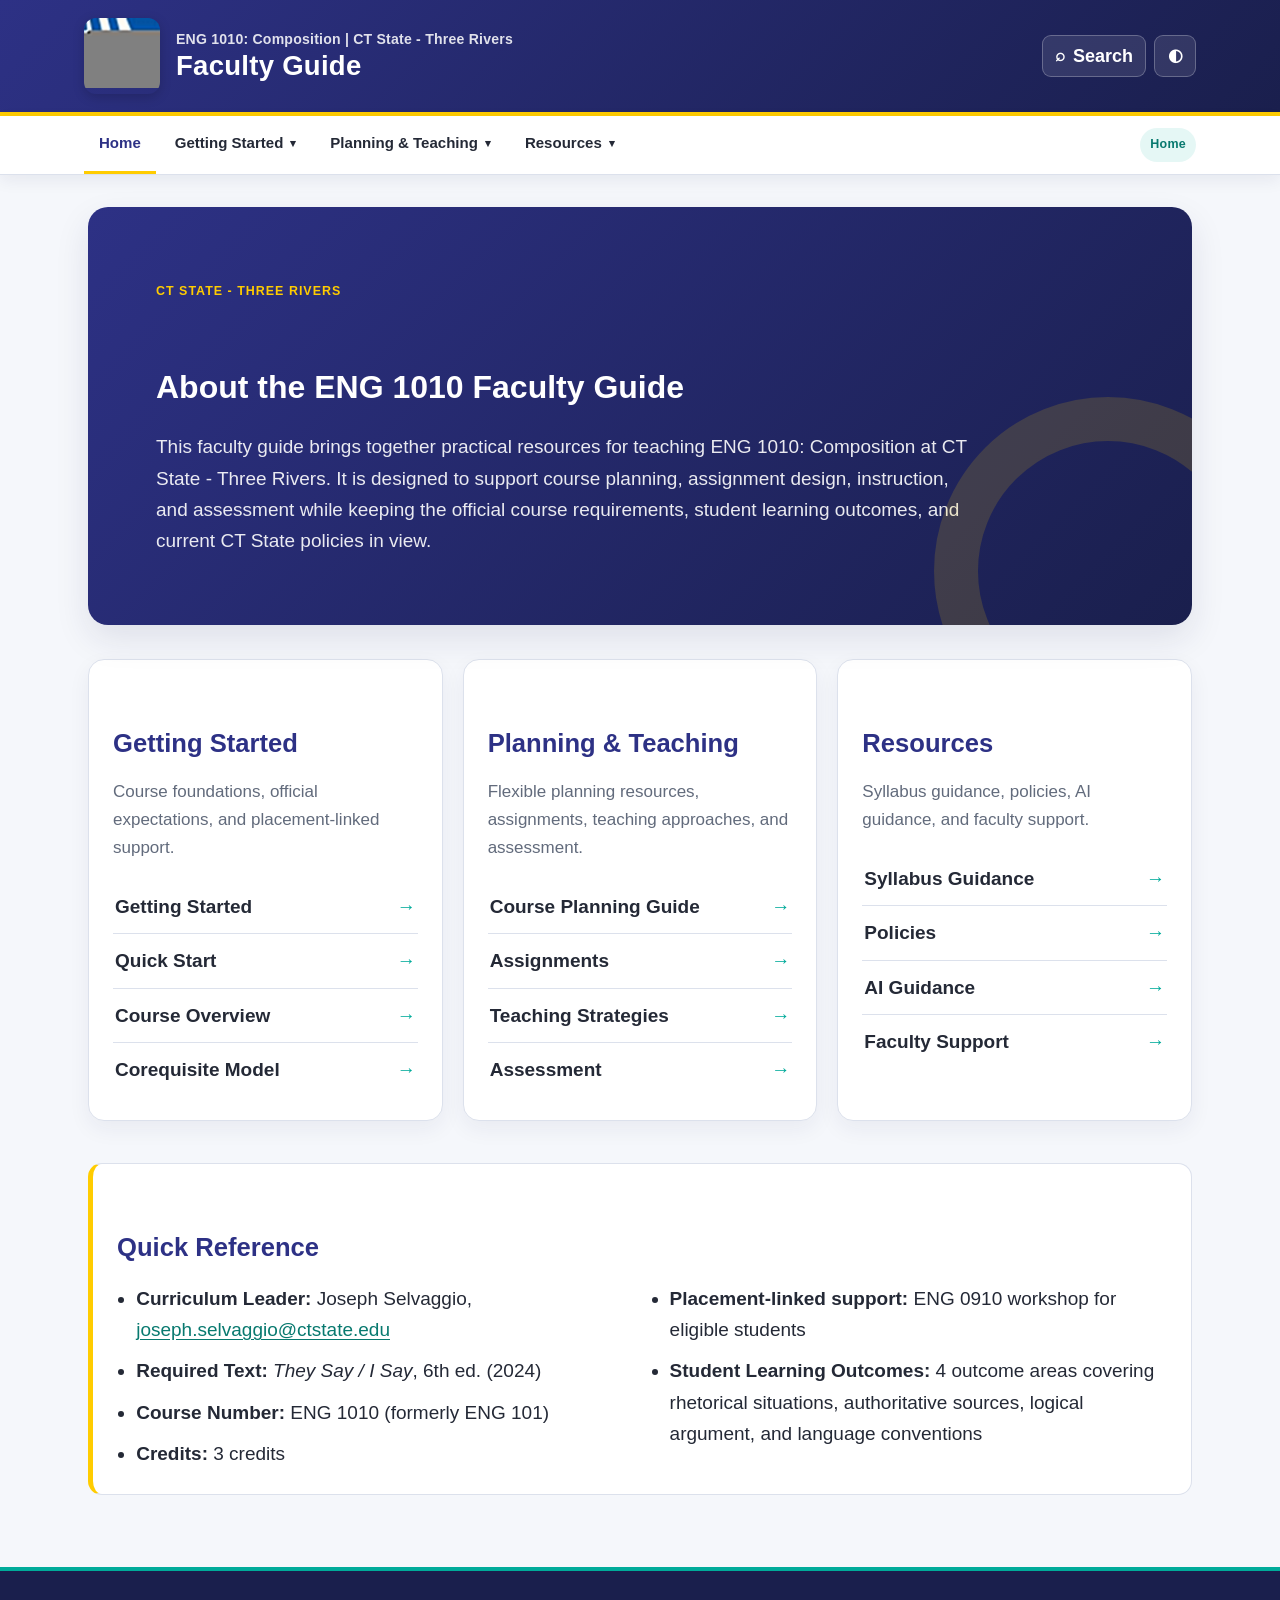
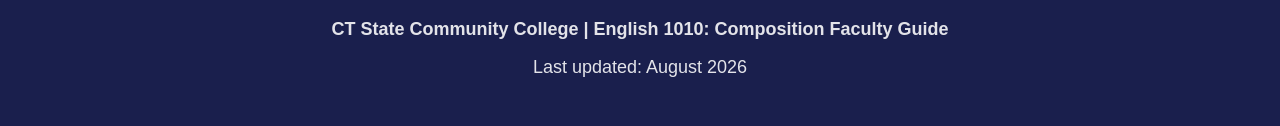
==== commit 7b5a97a8: "Apply Faculty Guide August review updates" ====
--- a/index.html
+++ b/index.html
@@ -578,16 +578,13 @@
         .skip-link { position: absolute; left: -9999px; top: 0; z-index: 10000; padding: 12px 16px; background: #ffffff; color: #1a1f4d; font-weight: 700; border: 3px solid #FFCC00; }
         .skip-link:focus { left: 16px; top: 16px; }
 </style>
-<link href="assets/faculty-guide.css" rel="stylesheet"/><script defer="defer" src="assets/faculty-guide.js"></script></head>
+<link href="assets/faculty-guide.css" rel="stylesheet"/><link href="assets/faculty-review.css" rel="stylesheet"/><script defer="defer" src="assets/faculty-guide.js"></script></head>
 <body><a class="skip-link" href="#main-content">Skip to main content</a>
 <div class="fg-masthead" role="banner">
 <div class="fg-masthead-inner">
 <a aria-label="ENG 1010 Faculty Guide Hub" class="fg-brand" href="index.html">
-<span aria-hidden="true" class="fg-mark">FG</span>
-<span class="fg-brand-copy">
-<h1 class="fg-site-name">Faculty Guide</h1>
-<span class="fg-site-subtitle">ENG 1010: Composition | CT State - Three Rivers</span>
-</span>
+<img alt="" aria-hidden="true" class="fg-mark-image" src="assets/site-mark-photo.svg"/>
+<span class="fg-brand-copy"><span class="fg-course-line">ENG 1010: Composition | CT State - Three Rivers</span><h1 class="fg-site-name">Faculty Guide</h1></span>
 </a>
 <div class="fg-actions">
 <button aria-label="Search Faculty Guide" class="fg-icon-button" data-fg-search-open="" type="button"><span aria-hidden="true" class="fg-icon">⌕</span><span class="fg-action-label">Search</span></button>
@@ -598,13 +595,13 @@
 </div>
 <div class="fg-nav-wrap" id="faculty-guide-navigation">
 <div aria-label="Faculty Guide" class="fg-nav" role="navigation">
-<a aria-current="page" class="fg-nav-home" href="index.html">Faculty Guide Hub</a>
+<a aria-current="page" class="fg-nav-home" href="index.html">Home</a>
 <div class="fg-nav-group">
 <button aria-expanded="false" data-fg-group-toggle="" type="button">Getting Started<span aria-hidden="true" class="fg-chevron">▾</span></button>
-<div class="fg-dropdown"><a href="getting-started.html">Getting Started</a><a href="course-overview.html">Course Overview</a><a href="corequisite-model.html">Corequisite Model</a></div>
+<div class="fg-dropdown"><a href="getting-started.html">Getting Started</a><a href="quick-start.html">Quick Start</a><a href="course-overview.html">Course Overview</a><a href="corequisite-model.html">Corequisite Model</a></div>
 </div><div class="fg-nav-group">
 <button aria-expanded="false" data-fg-group-toggle="" type="button">Planning &amp; Teaching<span aria-hidden="true" class="fg-chevron">▾</span></button>
-<div class="fg-dropdown"><a href="module-guide.html">Module Guide</a><a href="assignments.html">Assignments</a><a href="instructional-strategies.html">Teaching Strategies</a><a href="assessment.html">Assessment</a></div>
+<div class="fg-dropdown"><a href="module-guide.html">Course Planning Guide</a><a href="assignments.html">Assignments</a><a href="instructional-strategies.html">Teaching Strategies</a><a href="assessment.html">Assessment</a></div>
 </div><div class="fg-nav-group">
 <button aria-expanded="false" data-fg-group-toggle="" type="button">Resources<span aria-hidden="true" class="fg-chevron">▾</span></button>
 <div class="fg-dropdown"><a href="syllabus-templates.html">Syllabus Guidance</a><a href="policies.html">Policies</a><a href="ai-policy.html">AI Guidance</a><a href="faculty-support.html">Faculty Support</a></div>
@@ -622,10 +619,7 @@
 <div class="fg-search-results" data-fg-search-results=""></div>
 </div>
 </div>
-
 <div class="container">
-
-
 <div class="content" id="main-content">
 <section class="fg-hub-hero">
 <span class="fg-hub-kicker">CT State - Three Rivers</span>
@@ -637,7 +631,7 @@
 <h3>Getting Started</h3>
 <p>Course foundations, official expectations, and placement-linked support.</p>
 <ul class="fg-hub-links">
-<li><a href="getting-started.html">Getting Started</a></li>
+<li><a href="getting-started.html">Getting Started</a></li><li><a href="quick-start.html">Quick Start</a></li>
 <li><a href="course-overview.html">Course Overview</a></li>
 <li><a href="corequisite-model.html">Corequisite Model</a></li>
 </ul>
@@ -646,7 +640,7 @@
 <h3>Planning &amp; Teaching</h3>
 <p>Flexible planning resources, assignments, teaching approaches, and assessment.</p>
 <ul class="fg-hub-links">
-<li><a href="module-guide.html">Module Guide</a></li>
+<li><a href="module-guide.html">Course Planning Guide</a></li>
 <li><a href="assignments.html">Assignments</a></li>
 <li><a href="instructional-strategies.html">Teaching Strategies</a></li>
 <li><a href="assessment.html">Assessment</a></li>
--- a/assets/faculty-guide.css
+++ b/assets/faculty-guide.css
@@ -571,3 +571,136 @@
   html { scroll-behavior: auto; }
   *, *::before, *::after { transition-duration: .01ms !important; animation-duration: .01ms !important; }
 }
+
+/* Cascade safeguards against legacy inline heading rules. */
+.fg-site-name {
+  margin: 0 !important;
+  padding: 0 !important;
+  text-transform: none !important;
+  text-shadow: none !important;
+  letter-spacing: .01em !important;
+}
+.fg-site-name::before,
+.fg-site-name::after { display: none !important; content: none !important; }
+.fg-nav-group:focus-within:not(.is-open) .fg-dropdown { display: none; }
+.fg-nav-group.is-open:focus-within .fg-dropdown { display: block; }
+
+
+/* FINAL PUBLICATION POLISH */
+#main-content .fg-hub-hero h2 { color: #fff !important; }
+#main-content a { color: #08796f; }
+html[data-theme="dark"] #main-content a { color: #75ddd4; }
+html[data-theme="dark"] .fg-nav-home[aria-current="page"] { color: #f3f5fb !important; }
+html[data-theme="dark"] .fg-dropdown a[aria-current="page"],
+html[data-theme="dark"] .fg-dropdown a:hover,
+html[data-theme="dark"] .fg-dropdown a:focus-visible {
+  color: #f3f5fb !important;
+  background: #2a3150 !important;
+}
+#main-content .resource-box,
+#main-content .contact-card {
+  background: var(--fg-surface) !important;
+  border: 1px solid var(--fg-border) !important;
+  border-radius: var(--fg-radius) !important;
+  padding: 22px !important;
+  margin: 18px 0 !important;
+}
+#main-content .requirement-grid {
+  display: grid !important;
+  grid-template-columns: repeat(3, minmax(0, 1fr)) !important;
+  gap: 18px !important;
+  margin: 26px 0 !important;
+}
+#main-content .requirement-card {
+  background: var(--fg-surface) !important;
+  border: 1px solid var(--fg-border) !important;
+  border-radius: var(--fg-radius) !important;
+  padding: 22px !important;
+  text-align: center !important;
+  box-shadow: none !important;
+}
+#main-content .requirement-card h3 { margin: 0 0 10px !important; }
+#main-content .requirement-card .page-count {
+  font-size: 2rem !important;
+  line-height: 1.1 !important;
+  color: var(--fg-purple) !important;
+  font-weight: 850 !important;
+}
+html[data-theme="dark"] #main-content .requirement-card .page-count { color: #c6c9ff !important; }
+#main-content .requirement-card p { margin: 4px 0 !important; }
+@media (max-width: 860px) {
+  .fg-site-subtitle { font-size: 0 !important; margin-top: 3px !important; }
+  .fg-site-subtitle::after { content: "ENG 1010: Composition"; font-size: .82rem; }
+  #main-content .requirement-grid { grid-template-columns: 1fr !important; gap: 12px !important; }
+  #main-content .requirement-card { padding: 18px !important; }
+}
+
+
+/* SCHOLARS COMPASS TYPOGRAPHY ALIGNMENT */
+body {
+  font-family: 'Segoe UI', Tahoma, Geneva, Verdana, sans-serif !important;
+  font-size: 18px !important;
+  line-height: 1.6 !important;
+}
+
+/* Neutralize legacy page-level type sizing so reading text stays consistent. */
+#main-content p,
+#main-content li,
+#main-content td,
+#main-content th {
+  font-size: 1rem !important;
+  line-height: 1.6 !important;
+}
+
+/* Preserve intentionally compact interface/support text. */
+#main-content .fg-hub-group > p { font-size: .92rem !important; }
+#main-content .fg-breadcrumb { font-size: .84rem !important; }
+#main-content .fg-page-nav-label { font-size: .74rem !important; }
+#main-content .fg-quick-reference li { font-size: 1rem !important; }
+
+/* Headings use the same clean system family and a readable hierarchy. */
+#main-content h2,
+#main-content h3,
+#main-content h4,
+#main-content h5 {
+  font-family: 'Segoe UI', Tahoma, Geneva, Verdana, sans-serif !important;
+  line-height: 1.25 !important;
+}
+
+@media (max-width: 520px) {
+  body { font-size: 17px !important; }
+  #main-content p,
+  #main-content li,
+  #main-content td,
+  #main-content th { font-size: 1rem !important; }
+}
+
+
+/* FACULTY GUIDE READING PRESENCE */
+#main-content p,
+#main-content li,
+#main-content td,
+#main-content th {
+  font-family: 'Segoe UI Variable', 'Segoe UI', Tahoma, Geneva, Verdana, sans-serif !important;
+  font-size: 19px !important;
+  line-height: 1.65 !important;
+  font-weight: 500 !important;
+}
+
+/* Keep interface/support copy visually subordinate to the reading text. */
+#main-content .fg-hub-group > p { font-size: 17px !important; font-weight: 400 !important; }
+#main-content .fg-breadcrumb { font-size: 15px !important; font-weight: 400 !important; }
+#main-content .fg-page-nav-label { font-size: 13px !important; font-weight: 800 !important; }
+#main-content .fg-page-nav-title { font-weight: 700 !important; }
+#main-content .fg-quick-reference li { font-size: 19px !important; font-weight: 500 !important; }
+
+@media (max-width: 520px) {
+  #main-content p,
+  #main-content li,
+  #main-content td,
+  #main-content th {
+    font-size: 19px !important;
+    line-height: 1.65 !important;
+    font-weight: 500 !important;
+  }
+}
--- a/assets/faculty-review.css
+++ b/assets/faculty-review.css
@@ -0,0 +1,176 @@
+/* August 2026 faculty review refinements */
+
+/* Banner identity */
+.fg-brand { align-items: center; gap: 16px; }
+.fg-mark-image {
+  width: 76px;
+  height: 76px;
+  object-fit: cover;
+  border-radius: 12px;
+  flex: 0 0 auto;
+  box-shadow: 0 3px 12px rgba(0,0,0,.18);
+}
+.fg-brand-copy { display: flex; flex-direction: column; }
+.fg-course-line {
+  color: rgba(255,255,255,.86);
+  font-size: .88rem;
+  line-height: 1.25;
+  font-weight: 600;
+  letter-spacing: .015em;
+}
+.fg-site-name {
+  margin-top: 3px !important;
+  font-size: 1.72rem !important;
+  line-height: 1.08 !important;
+}
+
+/* Site-wide heading hierarchy and breathing room */
+#main-content h2 {
+  font-size: clamp(1.8rem, 2.5vw, 2.18rem) !important;
+  line-height: 1.2 !important;
+  font-weight: 700 !important;
+  margin-top: 3.5rem !important;
+  margin-bottom: 1.55rem !important;
+}
+#main-content h3 {
+  font-size: clamp(1.45rem, 2vw, 1.68rem) !important;
+  line-height: 1.25 !important;
+  font-weight: 700 !important;
+  margin-top: 2.75rem !important;
+  margin-bottom: 1.15rem !important;
+}
+#main-content h4 {
+  font-size: 1.28rem !important;
+  line-height: 1.3 !important;
+  font-weight: 700 !important;
+  margin-top: 2rem !important;
+  margin-bottom: 1rem !important;
+}
+#main-content h5 {
+  font-size: 1.16rem !important;
+  line-height: 1.3 !important;
+  font-weight: 700 !important;
+  margin-top: 1.75rem !important;
+  margin-bottom: .9rem !important;
+}
+#main-content h2 + p,
+#main-content h3 + p,
+#main-content h4 + p,
+#main-content h5 + p,
+#main-content h2 + div,
+#main-content h3 + div,
+#main-content h4 + div,
+#main-content h5 + div { margin-top: .35rem !important; }
+#main-content .content-section,
+#main-content .section,
+#main-content .essay-section { scroll-margin-top: 110px; }
+
+/* Course Overview */
+#main-content .assignment-card h4 {
+  display: flex !important;
+  align-items: baseline !important;
+  justify-content: space-between !important;
+  gap: 24px !important;
+  flex-wrap: wrap !important;
+}
+#main-content .assignment-badge {
+  margin-left: auto !important;
+  white-space: nowrap !important;
+}
+#main-content .fg-before-writing-requirements { margin-bottom: 3.25rem !important; }
+
+/* Corequisite */
+#main-content .policy-goal h5 { font-size: 1.28rem !important; margin-bottom: 1rem !important; }
+#main-content .scenario-box h5 {
+  font-size: 1.25rem !important;
+  line-height: 1.35 !important;
+  margin: 0 0 1rem !important;
+}
+#main-content .scenario-box { padding-top: 24px !important; padding-bottom: 24px !important; }
+#main-content .highlight-box h4 + p { margin-top: .65rem !important; }
+
+/* Course Planning Guide */
+#main-content .module-number { display: none !important; }
+#main-content .module-title-section { padding-left: 0 !important; }
+#main-content .module-header { gap: 0 !important; }
+#main-content .module-card h3 { margin-top: 0 !important; margin-bottom: .7rem !important; }
+#main-content .module-card h4,
+#main-content .module-card h5 { margin-bottom: 1rem !important; }
+
+/* Assignments */
+#main-content .prompt-box h4 { margin-bottom: 1.15rem !important; }
+#main-content .prompt-text { margin-top: .4rem !important; }
+
+/* Assessment grade standards */
+.fg-grade-table-wrap {
+  overflow-x: auto;
+  margin: 1.5rem 0 2rem;
+  border: 1px solid var(--fg-border);
+  border-radius: 12px;
+  background: var(--fg-surface);
+}
+#main-content table.grade-table {
+  width: 100%;
+  border-collapse: collapse;
+  min-width: 760px;
+  margin: 0 !important;
+}
+#main-content table.grade-table th,
+#main-content table.grade-table td {
+  padding: 16px 18px !important;
+  text-align: left;
+  vertical-align: top;
+  border-bottom: 1px solid var(--fg-border);
+}
+#main-content table.grade-table th {
+  background: var(--fg-surface-2);
+  color: var(--fg-purple);
+  font-weight: 800 !important;
+}
+#main-content table.grade-table tr:last-child td { border-bottom: 0; }
+#main-content table.grade-table td:first-child { width: 18%; white-space: nowrap; }
+#main-content table.grade-table td:nth-child(2) { width: 18%; }
+
+/* Quick Start */
+.fg-quickstart-grid {
+  display: grid;
+  grid-template-columns: repeat(2, minmax(0,1fr));
+  gap: 20px;
+  margin: 1.5rem 0 2.5rem;
+}
+.fg-quickstart-card {
+  border: 1px solid var(--fg-border);
+  border-radius: 14px;
+  background: var(--fg-surface);
+  padding: 24px;
+}
+.fg-quickstart-card h3 { margin-top: 0 !important; }
+.fg-status {
+  display: inline-block;
+  margin-top: .5rem;
+  padding: 5px 9px;
+  border-radius: 999px;
+  background: var(--fg-surface-2);
+  color: var(--fg-muted);
+  font-size: .86rem;
+  font-weight: 700;
+}
+
+/* External-link affordance without cluttering internal navigation */
+a[target="_blank"]::after {
+  content: " ↗";
+  font-size: .78em;
+  vertical-align: .08em;
+}
+.fg-icon-button::after,
+.nav-link-card::after,
+.btn::after { content: none !important; }
+
+@media (max-width: 700px) {
+  .fg-mark-image { width: 64px; height: 64px; }
+  .fg-course-line { font-size: .78rem; }
+  .fg-site-name { font-size: 1.48rem !important; }
+  .fg-quickstart-grid { grid-template-columns: 1fr; }
+  #main-content .assignment-card h4 { display: block !important; }
+  #main-content .assignment-badge { display: block !important; width: max-content; margin: .75rem 0 0 !important; }
+}
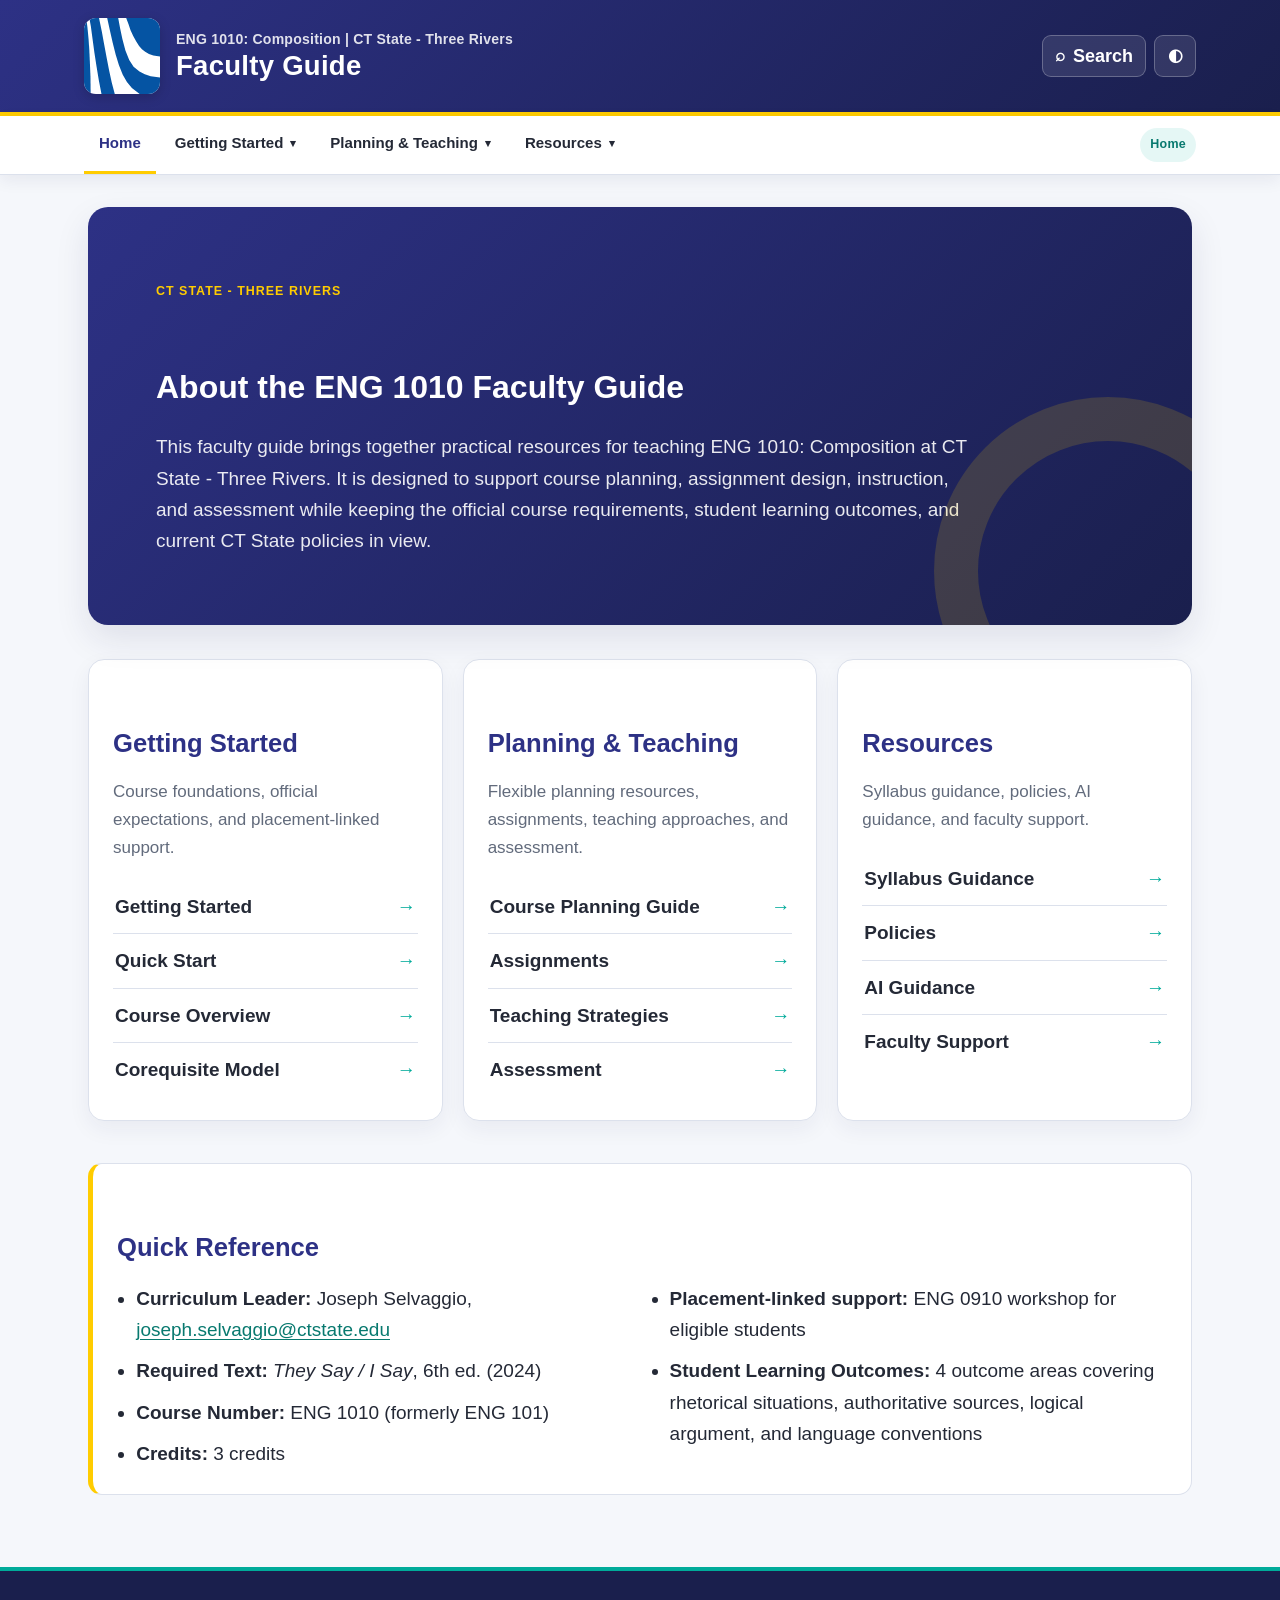
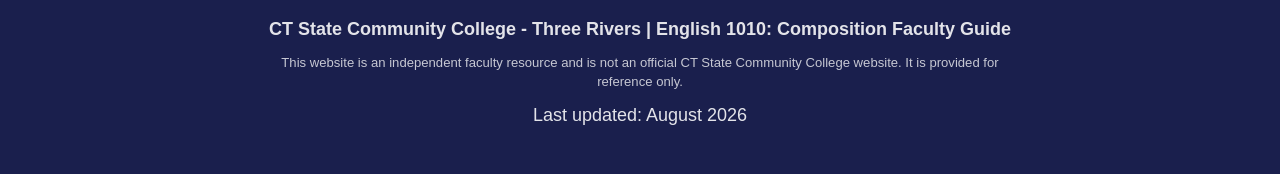
==== commit ae36026e: "Update Faculty Guide footer disclaimer" ====
--- a/index.html
+++ b/index.html
@@ -669,7 +669,7 @@
 </ul>
 </section>
 </div>
-<footer><p><strong>CT State Community College | English 1010: Composition Faculty Guide</strong></p><p>Last updated: August 2026</p></footer>
+<footer class="site-footer"><p><strong>CT State Community College - Three Rivers | English 1010: Composition Faculty Guide</strong></p><p class="fg-footer-disclaimer">This website is an independent faculty resource and is not an official CT State Community College website. It is provided for reference only.</p><p>Last updated: August 2026</p></footer>
 </div>
 <button aria-label="Back to top" class="fg-back-top" data-fg-back-top="" type="button">↑</button></body>
 </html>
--- a/assets/faculty-review.css
+++ b/assets/faculty-review.css
@@ -174,3 +174,58 @@
   #main-content .assignment-card h4 { display: block !important; }
   #main-content .assignment-badge { display: block !important; width: max-content; margin: .75rem 0 0 !important; }
 }
+
+
+/* August 13 small revision pass */
+/* Course Planning Guide: stronger separation between headings, descriptions, timelines, and sections */
+#main-content .content-section > .section-title {
+  margin-bottom: 2rem !important;
+}
+#main-content .intro-box h4 {
+  margin-bottom: 1.35rem !important;
+}
+#main-content .module-card {
+  margin-top: 3.75rem !important;
+  margin-bottom: 4rem !important;
+}
+#main-content .module-header {
+  margin-bottom: 1.8rem !important;
+}
+#main-content .module-title-section .module-weeks {
+  margin-top: .8rem !important;
+  margin-bottom: 0 !important;
+}
+#main-content .module-description {
+  margin-top: 1.45rem !important;
+  margin-bottom: 2rem !important;
+}
+#main-content .outcomes-section,
+#main-content .activities-section {
+  margin-top: 2.2rem !important;
+}
+#main-content .timeline-box {
+  margin-top: 2.4rem !important;
+  margin-bottom: 2.8rem !important;
+}
+#main-content .timeline-box h5 {
+  margin-bottom: 1.55rem !important;
+}
+#main-content .timeline-item + .timeline-item {
+  margin-top: 1rem !important;
+}
+
+/* Assignments: separate prompt text from the Why this works explanation */
+#main-content .prompt-box .prompt-text + p {
+  margin-top: 1.45rem !important;
+}
+
+
+/* Footer reference disclaimer */
+footer .fg-footer-disclaimer {
+  font-size: .82rem !important;
+  line-height: 1.45 !important;
+  font-weight: 400 !important;
+  opacity: .86;
+  max-width: 760px;
+  margin: 8px auto !important;
+}
